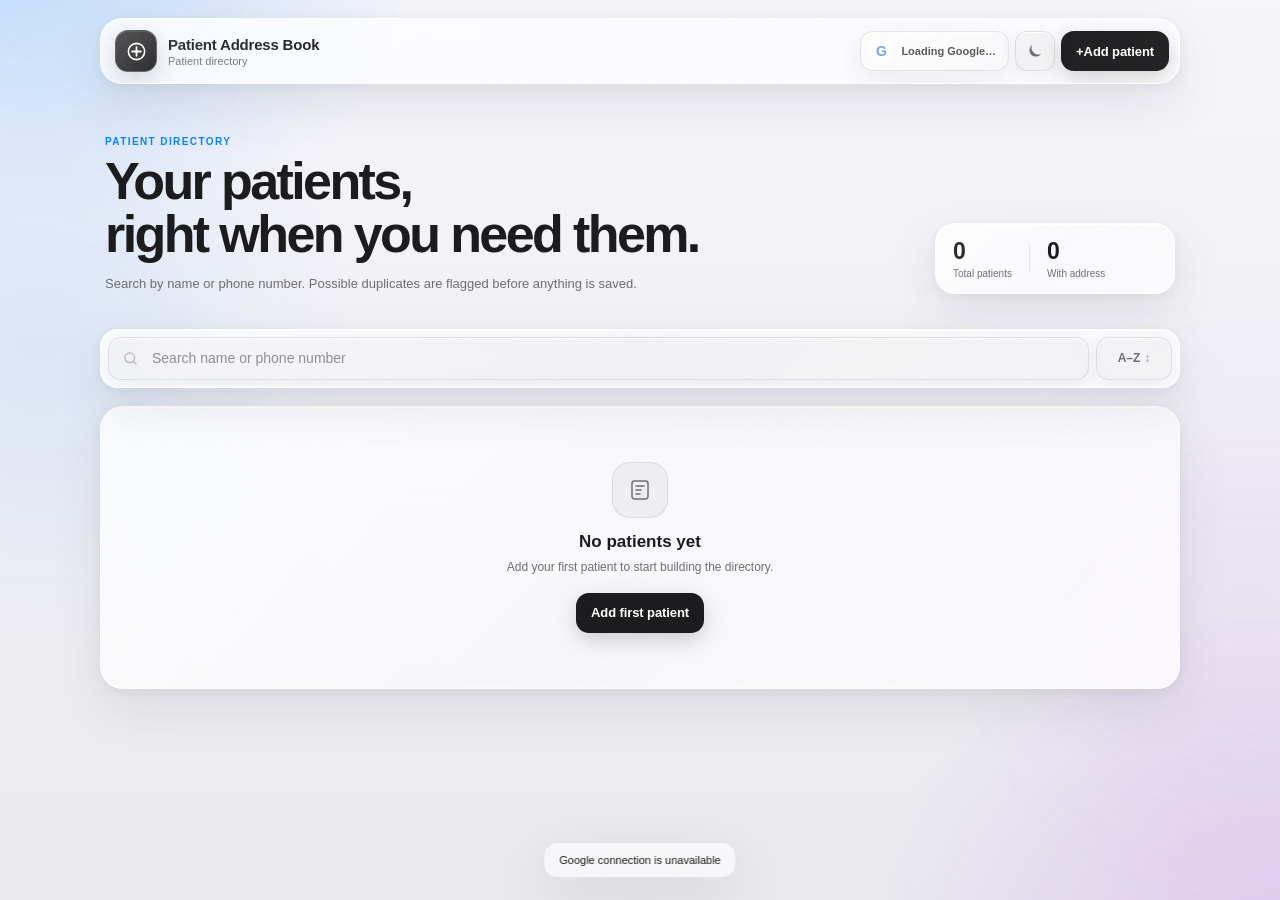
==== index.html @ 881f20fb "Refresh app cache after Apps Script fix" ====
<!doctype html>
<html lang="en" data-theme="dark">
<head>
  <meta charset="UTF-8" />
  <meta name="viewport" content="width=device-width, initial-scale=1.0, viewport-fit=cover" />
  <meta name="theme-color" content="#050505" />
  <meta name="description" content="Patient address book with fast local search, duplicate detection and WhatsApp shortcuts." />
  <title>Patient Address Book</title>
  <link rel="stylesheet" href="styles.css" />
</head>
<body>
  <div class="ambient ambient-one"></div>
  <div class="ambient ambient-two"></div>

  <main class="app-shell">
    <header class="topbar glass">
      <div class="brand">
        <div class="brand-mark" aria-hidden="true">
          <svg viewBox="0 0 24 24" fill="none"><path d="M12 3.5a8.5 8.5 0 1 0 8.5 8.5A8.51 8.51 0 0 0 12 3.5Z" stroke="currentColor" stroke-width="1.7"/><path d="M12 7.5v9M7.5 12h9" stroke="currentColor" stroke-width="1.9" stroke-linecap="round"/></svg>
        </div>
        <div class="brand-copy">
          <h1>Patient Address Book</h1>
          <p>Patient directory</p>
        </div>
      </div>

      <div class="topbar-actions">
        <button id="authButton" class="auth-button glass-control" type="button" aria-label="Connect Google" title="Connect Google">
          <span class="google-glyph" aria-hidden="true">G</span>
          <span class="auth-label">Connect Google</span>
        </button>
        <button id="themeToggle" class="icon-button theme-toggle" type="button" aria-label="Switch theme" title="Switch theme">
          <svg class="sun-icon" viewBox="0 0 24 24" aria-hidden="true"><circle cx="12" cy="12" r="3.6"/><path d="M12 2v2M12 20v2M4.93 4.93l1.42 1.42M17.65 17.65l1.42 1.42M2 12h2M20 12h2M4.93 19.07l1.42-1.42M17.65 6.35l1.42-1.42"/></svg>
          <svg class="moon-icon" viewBox="0 0 24 24" aria-hidden="true"><path d="M20.4 15.2A8.4 8.4 0 0 1 8.8 3.6 8.5 8.5 0 1 0 20.4 15.2Z"/></svg>
        </button>
        <button id="addTopBtn" class="button primary" type="button">
          <span class="plus">+</span><span>Add patient</span>
        </button>
      </div>
    </header>

    <section class="hero">
      <div class="hero-copy-block">
        <p class="eyebrow">PATIENT DIRECTORY</p>
        <h2>Your patients,<br class="desktop-break" /> right when you need them.</h2>
        <p class="hero-copy">Search by name or phone number. Possible duplicates are flagged before anything is saved.</p>
      </div>

      <div class="stats glass">
        <div class="stat">
          <strong id="patientCount">0</strong>
          <span>Total patients</span>
        </div>
        <div class="stat-divider"></div>
        <div class="stat">
          <strong id="withAddressCount">0</strong>
          <span>With address</span>
        </div>
      </div>
    </section>

    <section class="toolbar glass">
      <div class="search-wrap">
        <svg viewBox="0 0 24 24" aria-hidden="true"><circle cx="11" cy="11" r="6.8"></circle><path d="m16.2 16.2 4.1 4.1"></path></svg>
        <input id="searchInput" type="search" autocomplete="off" placeholder="Search name or phone number" aria-label="Search patients" />
        <button id="clearSearch" class="icon-button clear-search hidden" type="button" aria-label="Clear search">×</button>
      </div>
      <button id="sortBtn" class="filter-button" type="button" title="Toggle alphabetical order">
        <span class="sort-label">A–Z</span><span class="sort-arrow">↕</span>
      </button>
    </section>

    <section id="duplicateBanner" class="duplicate-banner hidden" aria-live="polite"></section>
    <section id="patientList" class="patient-list" aria-live="polite"></section>

    <section id="emptyState" class="empty glass">
      <div class="empty-icon">
        <svg viewBox="0 0 24 24" aria-hidden="true"><path d="M4 5.5A2.5 2.5 0 0 1 6.5 3h11A2.5 2.5 0 0 1 20 5.5v13a2.5 2.5 0 0 1-2.5 2.5h-11A2.5 2.5 0 0 1 4 18.5v-13Z"/><path d="M8 8h8M8 12h5M8 16h4"/></svg>
      </div>
      <h3>No patients yet</h3>
      <p>Add your first patient to start building the directory.</p>
      <button id="emptyAddBtn" class="button primary" type="button">Add first patient</button>
    </section>
  </main>

  <button id="mobileAddBtn" class="mobile-fab" type="button" aria-label="Add patient" title="Add patient">+</button>

  <dialog id="patientDialog" class="dialog">
    <form id="patientForm" class="dialog-card" method="dialog">
      <div class="dialog-header">
        <div>
          <p class="eyebrow" id="dialogEyebrow">NEW PATIENT</p>
          <h2 id="dialogTitle">Add patient</h2>
        </div>
        <button id="closeDialog" class="icon-button close" type="button" aria-label="Close">×</button>
      </div>

      <input id="patientId" type="hidden" />

      <label>
        <span>Name <b>*</b></span>
        <input id="nameInput" type="text" maxlength="100" autocomplete="name" placeholder="Patient name" required />
      </label>

      <label>
        <span>Contact number <b>*</b></span>
        <div class="phone-row">
          <select id="countryCode" aria-label="Country code">
            <option value="+91">🇮🇳 +91</option>
            <option value="+1">🇺🇸 +1</option>
            <option value="+44">🇬🇧 +44</option>
            <option value="+971">🇦🇪 +971</option>
            <option value="+61">🇦🇺 +61</option>
            <option value="+65">🇸🇬 +65</option>
            <option value="+60">🇲🇾 +60</option>
            <option value="+966">🇸🇦 +966</option>
            <option value="+974">🇶🇦 +974</option>
            <option value="+49">🇩🇪 +49</option>
            <option value="+33">🇫🇷 +33</option>
            <option value="+81">🇯🇵 +81</option>
            <option value="+86">🇨🇳 +86</option>
            <option value="+other">Other</option>
          </select>
          <input id="phoneInput" type="tel" maxlength="25" autocomplete="tel" placeholder="98765 43210" required />
        </div>
        <small id="phoneHint">Choose a country code, or paste a full international number beginning with +.</small>
      </label>

      <label>
        <span>Address <em>Optional</em></span>
        <textarea id="addressInput" maxlength="500" rows="3" autocomplete="street-address" placeholder="Patient address"></textarea>
      </label>

      <div id="formDuplicateWarning" class="form-warning hidden"></div>

      <div class="dialog-actions">
        <button id="cancelBtn" class="button secondary" type="button">Cancel</button>
        <button class="button primary" type="submit"><span id="saveButtonText">Save patient</span></button>
      </div>
    </form>
  </dialog>

  <div id="toast" class="toast" role="status" aria-live="polite"></div>
  <script src="app.js?v=20260924-2"></script>
</body>
</html>
---- styles.css ----
:root {
  color-scheme: dark;
  --bg: #000000;
  --bg-2: #08090b;
  --panel: rgba(28, 28, 30, .62);
  --panel-strong: rgba(44, 44, 46, .76);
  --panel-soft: rgba(255,255,255,.075);
  --panel-hover: rgba(255,255,255,.105);
  --border: rgba(255,255,255,.13);
  --border-soft: rgba(255,255,255,.075);
  --hairline: rgba(255,255,255,.19);
  --text: #f5f5f7;
  --muted: #a1a1a6;
  --subtle: #77777d;
  --accent: #ffffff;
  --accent-text: #111111;
  --blue: #0a84ff;
  --green: #30d158;
  --red: #ff453a;
  --orange: #ff9f0a;
  --shadow: 0 20px 70px rgba(0,0,0,.38);
  --radius: 24px;
}

html[data-theme="light"] {
  color-scheme: light;
  --bg: #f2f2f7;
  --bg-2: #e9e9ee;
  --panel: rgba(255,255,255,.58);
  --panel-strong: rgba(255,255,255,.78);
  --panel-soft: rgba(118,118,128,.10);
  --panel-hover: rgba(118,118,128,.15);
  --border: rgba(60,60,67,.13);
  --border-soft: rgba(60,60,67,.075);
  --hairline: rgba(60,60,67,.18);
  --text: #1c1c1e;
  --muted: #6e6e73;
  --subtle: #8e8e93;
  --accent: #1c1c1e;
  --accent-text: #ffffff;
  --shadow: 0 18px 60px rgba(60,60,67,.13);
}

* { box-sizing: border-box; }
html { min-height: 100%; scroll-behavior: smooth; }
body {
  margin: 0;
  min-height: 100vh;
  color: var(--text);
  background:
    radial-gradient(650px 420px at 8% -5%, rgba(10,132,255,.12), transparent 65%),
    radial-gradient(600px 420px at 100% 100%, rgba(175,82,222,.10), transparent 65%),
    linear-gradient(180deg, var(--bg), var(--bg-2));
  font-family: -apple-system, BlinkMacSystemFont, "SF Pro Display", "SF Pro Text", "Helvetica Neue", Arial, sans-serif;
  -webkit-font-smoothing: antialiased;
  text-rendering: optimizeLegibility;
  transition: background .3s ease, color .25s ease;
}
html[data-theme="light"] body {
  background:
    radial-gradient(650px 430px at 0% -5%, rgba(10,132,255,.16), transparent 65%),
    radial-gradient(620px 440px at 100% 100%, rgba(175,82,222,.12), transparent 65%),
    linear-gradient(180deg, #f5f5fa, #e9e9ee);
}
button, input, textarea, select { font: inherit; }
button, input, textarea, select { -webkit-tap-highlight-color: transparent; }
button { cursor: pointer; }

.ambient {
  position: fixed;
  width: 420px;
  height: 420px;
  border-radius: 50%;
  filter: blur(110px);
  opacity: .12;
  pointer-events: none;
  z-index: 0;
}
.ambient-one { background: #0a84ff; top: -300px; left: -170px; }
.ambient-two { background: #bf5af2; bottom: -300px; right: -180px; }
html[data-theme="light"] .ambient { opacity: .09; }

.app-shell {
  width: min(1080px, calc(100% - 32px));
  margin: 0 auto;
  padding: 18px 0 72px;
  position: relative;
  z-index: 1;
}

.glass {
  background: var(--panel);
  border: 1px solid var(--border);
  box-shadow: var(--shadow), inset 0 1px 0 rgba(255,255,255,.055);
  backdrop-filter: blur(30px) saturate(150%);
  -webkit-backdrop-filter: blur(30px) saturate(150%);
}

/* Top navigation — quiet, floating and iOS-like */
.topbar {
  min-height: 66px;
  padding: 10px 10px 10px 14px;
  border-radius: 22px;
  display: flex;
  align-items: center;
  justify-content: space-between;
  gap: 14px;
  position: relative;
}
.topbar::after,
.toolbar::after,
.patient-card::after,
.stats::after {
  content: "";
  position: absolute;
  inset: 0;
  border-radius: inherit;
  pointer-events: none;
  border: 1px solid rgba(255,255,255,.025);
}
.brand { display: flex; align-items: center; gap: 11px; min-width: 0; }
.brand-mark {
  width: 42px;
  height: 42px;
  flex: 0 0 auto;
  display: grid;
  place-items: center;
  border-radius: 13px;
  color: white;
  background: linear-gradient(145deg, rgba(255,255,255,.18), rgba(255,255,255,.055));
  border: 1px solid rgba(255,255,255,.16);
  box-shadow: inset 0 1px 1px rgba(255,255,255,.12), 0 8px 25px rgba(0,0,0,.18);
}
html[data-theme="light"] .brand-mark {
  background: linear-gradient(145deg, #3a3a3c, #171719);
}
.brand-mark svg { width: 23px; height: 23px; }
.brand h1 { margin: 0; font-size: 15px; font-weight: 650; letter-spacing: -.2px; white-space: nowrap; }
.brand p { margin: 2px 0 0; color: var(--muted); font-size: 11px; }

.topbar-actions { display: flex; align-items: center; gap: 6px; }
.button {
  border: 0;
  border-radius: 13px;
  min-height: 40px;
  padding: 9px 15px;
  color: var(--text);
  font-size: 13px;
  font-weight: 650;
  letter-spacing: -.1px;
  transition: transform .16s ease, background .16s ease, box-shadow .16s ease;
}
.button:active { transform: scale(.98); }
.primary {
  color: var(--accent-text);
  background: var(--accent);
  box-shadow: 0 7px 22px rgba(0,0,0,.18);
}
.secondary {
  background: var(--panel-soft);
  border: 1px solid var(--border);
}

.icon-button {
  width: 40px;
  height: 40px;
  border: 1px solid transparent;
  color: var(--muted);
  background: transparent;
  border-radius: 12px;
  display: grid;
  place-items: center;
  transition: .16s ease;
}
.icon-button:hover { color: var(--text); background: var(--panel-soft); border-color: var(--border-soft); }
.theme-toggle svg { width: 18px; height: 18px; fill: none; stroke: currentColor; stroke-width: 1.7; stroke-linecap: round; stroke-linejoin: round; }
.theme-toggle .moon-icon { display: none; fill: currentColor; stroke: none; }
html[data-theme="light"] .theme-toggle .sun-icon { display: none; }
html[data-theme="light"] .theme-toggle .moon-icon { display: block; }

/* Hero — more like an iOS contacts landing view than a dashboard */
.hero {
  display: flex;
  justify-content: space-between;
  align-items: flex-end;
  gap: 30px;
  padding: 52px 5px 25px;
}
.eyebrow {
  margin: 0 0 8px;
  color: var(--blue);
  font-size: 10px;
  font-weight: 700;
  letter-spacing: .14em;
}
.hero h2 {
  margin: 0;
  max-width: 680px;
  font-size: clamp(34px, 5vw, 52px);
  line-height: 1.02;
  font-weight: 720;
  letter-spacing: -2.6px;
}
.hero-copy {
  max-width: 600px;
  margin: 13px 0 0;
  color: var(--muted);
  line-height: 1.5;
  font-size: 13px;
}
.stats {
  position: relative;
  flex: 0 0 auto;
  min-width: 240px;
  border-radius: 20px;
  padding: 14px 17px;
  display: flex;
  align-items: center;
  gap: 17px;
}
.stat { display: flex; flex-direction: column; gap: 3px; }
.stat strong { font-size: 23px; font-weight: 650; letter-spacing: -.8px; }
.stat span { color: var(--muted); font-size: 10px; }
.stat-divider { width: 1px; height: 28px; background: var(--border); }

/* Floating search bar */
.toolbar {
  position: sticky;
  top: 10px;
  z-index: 5;
  padding: 7px;
  border-radius: 18px;
  display: flex;
  gap: 7px;
}
.search-wrap { flex: 1; position: relative; display: flex; align-items: center; }
.search-wrap > svg {
  position: absolute;
  left: 14px;
  width: 17px;
  height: 17px;
  fill: none;
  stroke: var(--muted);
  stroke-width: 1.8;
  pointer-events: none;
}
.search-wrap input {
  width: 100%;
  height: 43px;
  padding: 0 43px;
  color: var(--text);
  background: var(--panel-soft);
  border: 1px solid transparent;
  border-radius: 13px;
  outline: none;
  font-size: 14px;
}
.search-wrap input:focus {
  border-color: var(--hairline);
  background: var(--panel-hover);
  box-shadow: 0 0 0 3px rgba(10,132,255,.08);
}
.search-wrap input::placeholder { color: var(--subtle); }
.clear-search { position: absolute; right: 3px; }
.filter-button {
  min-width: 76px;
  border: 1px solid var(--border-soft);
  color: var(--muted);
  background: var(--panel-soft);
  border-radius: 13px;
  padding: 0 12px;
  font-size: 12px;
  font-weight: 600;
}
.filter-button:hover { color: var(--text); background: var(--panel-hover); }
.sort-arrow { margin-left: 4px; opacity: .65; }

/* Patient list — individual translucent iOS-style cards */
.patient-list { display: grid; gap: 9px; margin-top: 14px; }
.patient-card {
  position: relative;
  padding: 14px;
  border-radius: 21px;
  display: grid;
  grid-template-columns: auto 1fr auto;
  align-items: center;
  gap: 13px;
  transition: transform .18s ease, background .18s ease, border-color .18s ease;
}
.patient-card:hover {
  transform: translateY(-1px);
  background: var(--panel-hover);
  border-color: var(--hairline);
}
.avatar {
  width: 46px;
  height: 46px;
  border-radius: 15px;
  display: grid;
  place-items: center;
  font-weight: 650;
  font-size: 14px;
  color: var(--text);
  background: linear-gradient(145deg, rgba(255,255,255,.12), rgba(255,255,255,.045));
  border: 1px solid var(--border);
  box-shadow: inset 0 1px 0 rgba(255,255,255,.08);
}
.patient-main { min-width: 0; }
.patient-name { margin: 0; font-size: 15px; font-weight: 650; letter-spacing: -.15px; }
.patient-meta { display: flex; flex-wrap: wrap; gap: 5px 12px; margin-top: 5px; color: var(--muted); font-size: 11px; }
.patient-meta span { display: inline-flex; align-items: center; gap: 5px; }
.address {
  margin: 6px 0 0;
  color: var(--muted);
  font-size: 11px;
  line-height: 1.4;
  white-space: pre-line;
  overflow-wrap: anywhere;
}
.card-actions { display: flex; align-items: center; gap: 5px; }
.action {
  min-width: 37px;
  height: 37px;
  padding: 0 10px;
  border: 1px solid var(--border-soft);
  border-radius: 11px;
  color: var(--muted);
  background: var(--panel-soft);
  display: inline-grid;
  place-items: center;
  transition: .16s ease;
}
.action:hover { color: var(--text); background: var(--panel-hover); border-color: var(--border); }
.action.whatsapp { color: var(--green); }
.action.whatsapp svg { width: 18px; height: 18px; fill: currentColor; }
.action.edit svg {
  width: 17px;
  height: 17px;
  fill: none;
  stroke: currentColor;
  stroke-width: 1.7;
  stroke-linecap: round;
  stroke-linejoin: round;
}
.more-wrap { position: relative; }
.more-menu {
  position: absolute;
  right: 0;
  top: calc(100% + 7px);
  min-width: 132px;
  padding: 5px;
  border: 1px solid var(--border);
  border-radius: 14px;
  background: var(--panel-strong);
  backdrop-filter: blur(25px);
  -webkit-backdrop-filter: blur(25px);
  box-shadow: var(--shadow);
  z-index: 10;
}
.more-menu button {
  width: 100%;
  border: 0;
  border-radius: 9px;
  padding: 9px 10px;
  text-align: left;
  color: var(--text);
  background: transparent;
  font-size: 12px;
}
.more-menu button:hover { background: var(--panel-soft); }
.more-menu .delete-item { color: var(--red); }

.empty {
  text-align: center;
  border-radius: 23px;
  padding: 55px 20px;
  margin-top: 14px;
}
.empty-icon {
  width: 56px;
  height: 56px;
  margin: 0 auto 14px;
  display: grid;
  place-items: center;
  border-radius: 18px;
  background: var(--panel-soft);
  border: 1px solid var(--border);
}
.empty-icon svg { width: 24px; height: 24px; fill: none; stroke: var(--muted); stroke-width: 1.5; stroke-linecap: round; stroke-linejoin: round; }
.empty h3 { margin: 0; font-size: 17px; font-weight: 650; }
.empty p { margin: 8px auto 19px; max-width: 360px; color: var(--muted); font-size: 12px; }

.duplicate-banner,
.form-warning {
  border-radius: 14px;
  color: var(--orange);
  background: rgba(255,159,10,.08);
  border: 1px solid rgba(255,159,10,.18);
  font-size: 12px;
  line-height: 1.5;
}
.duplicate-banner { margin-top: 10px; padding: 12px 14px; }
.form-warning { margin-top: 1px; padding: 11px 12px; font-size: 11px; }

/* iOS-like sheet/modal */
.dialog {
  border: 0;
  padding: 0;
  width: min(510px, calc(100% - 22px));
  background: transparent;
  color: var(--text);
}
.dialog::backdrop {
  background: rgba(0,0,0,.58);
  backdrop-filter: blur(14px);
  -webkit-backdrop-filter: blur(14px);
}
.dialog-card {
  padding: 24px;
  border-radius: 27px;
  background: var(--panel-strong);
  border: 1px solid var(--border);
  box-shadow: 0 35px 100px rgba(0,0,0,.45), inset 0 1px 0 rgba(255,255,255,.06);
  backdrop-filter: blur(35px) saturate(150%);
  -webkit-backdrop-filter: blur(35px) saturate(150%);
}
.dialog-header { display: flex; justify-content: space-between; align-items: flex-start; margin-bottom: 21px; }
.dialog-header h2 { margin: 0; font-size: 24px; font-weight: 700; letter-spacing: -.7px; }
.close { margin: -5px -6px 0 0; font-size: 25px; }
.dialog-card label { display: block; margin-bottom: 15px; }
.dialog-card label > span { display: flex; gap: 6px; align-items: baseline; margin-bottom: 7px; color: var(--text); font-size: 11px; font-weight: 650; }
.dialog-card label b { color: var(--red); }
.dialog-card label em { margin-left: auto; color: var(--subtle); font-style: normal; font-weight: 500; }
.dialog-card input, .dialog-card textarea, .dialog-card select {
  width: 100%;
  border: 1px solid var(--border-soft);
  outline: none;
  color: var(--text);
  background: var(--panel-soft);
  border-radius: 13px;
  padding: 12px 13px;
}
.dialog-card input:focus, .dialog-card textarea:focus, .dialog-card select:focus {
  border-color: rgba(10,132,255,.45);
  box-shadow: 0 0 0 3px rgba(10,132,255,.08);
}
.dialog-card textarea { resize: vertical; min-height: 84px; }
.dialog-card small { display: block; margin-top: 7px; color: var(--subtle); font-size: 10px; line-height: 1.45; }
.phone-row { display: grid; grid-template-columns: 118px 1fr; gap: 8px; }
.dialog-actions { display: flex; justify-content: flex-end; gap: 8px; margin-top: 21px; }

/* Toast */
.toast {
  position: fixed;
  left: 50%;
  bottom: max(22px, env(safe-area-inset-bottom));
  transform: translate(-50%, 18px);
  opacity: 0;
  pointer-events: none;
  max-width: calc(100% - 30px);
  padding: 11px 15px;
  border-radius: 14px;
  color: var(--text);
  background: var(--panel-strong);
  border: 1px solid var(--border);
  box-shadow: var(--shadow);
  backdrop-filter: blur(25px);
  -webkit-backdrop-filter: blur(25px);
  font-size: 11px;
  transition: .2s ease;
  z-index: 30;
}
.toast.show { opacity: 1; transform: translate(-50%, 0); }

.mobile-fab { display: none; }
.hidden { display: none !important; }

@media (max-width: 700px) {
  .app-shell { width: min(100% - 18px, 620px); padding-top: 9px; padding-bottom: 90px; }
  .topbar { border-radius: 20px; padding: 9px 10px 9px 11px; }
  .brand-copy p { display: none; }
  .brand-mark { width: 39px; height: 39px; border-radius: 12px; }
  .brand h1 { font-size: 14px; }
  .topbar .primary { min-height: 39px; padding: 8px 12px; font-size: 11px; }
  .hero { display: block; padding: 34px 3px 20px; }
  .hero h2 { font-size: 35px; letter-spacing: -1.8px; }
  .desktop-break { display: none; }
  .hero-copy { max-width: 500px; }
  .stats { margin-top: 18px; min-width: 0; width: fit-content; }
  .toolbar { padding: 7px; top: 6px; }
  .search-wrap input { font-size: 14px; }
  .patient-card { grid-template-columns: auto 1fr; padding: 13px; border-radius: 20px; }
  .card-actions { grid-column: 1 / -1; justify-content: flex-end; padding-top: 2px; }
  .dialog-card { padding: 19px; border-radius: 25px; }
  .mobile-fab {
    display: grid;
    place-items: center;
    position: fixed;
    right: 17px;
    bottom: calc(17px + env(safe-area-inset-bottom));
    width: 55px;
    height: 55px;
    border-radius: 18px;
    border: 1px solid var(--border);
    color: var(--accent-text);
    background: var(--accent);
    box-shadow: 0 14px 35px rgba(0,0,0,.28);
    font-size: 28px;
    line-height: 1;
    z-index: 12;
  }
}
@media (max-width: 430px) {
  .topbar .primary { display: none; }
  .phone-row { grid-template-columns: 108px 1fr; }
  .hero h2 { font-size: 31px; }
  .stats { width: 100%; justify-content: space-around; }
  .stat-divider { height: 26px; }
}

/* Liquid Glass refinement: keep content airy, let controls float above it. */
html[data-theme="light"] {
  --panel: rgba(255,255,255,.38);
  --panel-strong: rgba(255,255,255,.62);
  --panel-soft: rgba(118,118,128,.075);
  --panel-hover: rgba(255,255,255,.52);
  --border: rgba(60,60,67,.105);
  --border-soft: rgba(60,60,67,.055);
  --hairline: rgba(60,60,67,.15);
}

.patient-card {
  background: rgba(255,255,255,.24);
  box-shadow:
    0 14px 40px rgba(50,50,70,.055),
    inset 0 1px 0 rgba(255,255,255,.62);
  backdrop-filter: blur(28px) saturate(135%);
  -webkit-backdrop-filter: blur(28px) saturate(135%);
}
html[data-theme="dark"] .patient-card {
  background: rgba(28,28,30,.48);
  box-shadow:
    0 16px 45px rgba(0,0,0,.28),
    inset 0 1px 0 rgba(255,255,255,.06);
}
.patient-card:hover {
  background: rgba(255,255,255,.34);
}
html[data-theme="dark"] .patient-card:hover {
  background: rgba(48,48,50,.54);
}

/* Floating Liquid Glass controls */
.card-actions { gap: 7px; }
.action {
  position: relative;
  overflow: hidden;
  min-width: 39px;
  height: 39px;
  border: 1px solid rgba(255,255,255,.30);
  border-top-color: rgba(255,255,255,.50);
  border-radius: 13px;
  background: rgba(255,255,255,.32);
  box-shadow:
    0 7px 18px rgba(40,40,55,.10),
    inset 0 1px 0 rgba(255,255,255,.58);
  backdrop-filter: blur(22px) saturate(155%);
  -webkit-backdrop-filter: blur(22px) saturate(155%);
  transform: translateY(0);
}
.action::before {
  content: "";
  position: absolute;
  left: 15%;
  right: 15%;
  top: 0;
  height: 1px;
  background: rgba(255,255,255,.72);
  opacity: .65;
  pointer-events: none;
}
html[data-theme="dark"] .action {
  border-color: rgba(255,255,255,.13);
  border-top-color: rgba(255,255,255,.24);
  background: rgba(255,255,255,.075);
  box-shadow:
    0 8px 20px rgba(0,0,0,.22),
    inset 0 1px 0 rgba(255,255,255,.11);
}
html[data-theme="dark"] .action::before { background: rgba(255,255,255,.30); }
.action:hover {
  color: var(--text);
  background: rgba(255,255,255,.48);
  border-color: rgba(255,255,255,.42);
  transform: translateY(-2px);
  box-shadow:
    0 11px 24px rgba(40,40,55,.13),
    inset 0 1px 0 rgba(255,255,255,.70);
}
html[data-theme="dark"] .action:hover {
  background: rgba(255,255,255,.13);
  border-color: rgba(255,255,255,.22);
  box-shadow:
    0 11px 25px rgba(0,0,0,.30),
    inset 0 1px 0 rgba(255,255,255,.15);
}
.action:active {
  transform: translateY(0) scale(.94);
}
.action.whatsapp {
  color: var(--green);
  background: rgba(48,209,88,.10);
}
html[data-theme="dark"] .action.whatsapp { background: rgba(48,209,88,.075); }
.action.edit { color: var(--muted); }
.more-menu {
  background: rgba(255,255,255,.62);
  border-color: rgba(60,60,67,.12);
  backdrop-filter: blur(30px) saturate(155%);
  -webkit-backdrop-filter: blur(30px) saturate(155%);
}
html[data-theme="dark"] .more-menu {
  background: rgba(38,38,40,.78);
  border-color: rgba(255,255,255,.13);
}

/* Search control uses the same floating material. */
.search-wrap input {
  background: rgba(255,255,255,.28);
  border-color: rgba(255,255,255,.24);
  box-shadow: inset 0 1px 0 rgba(255,255,255,.48);
  backdrop-filter: blur(22px) saturate(145%);
  -webkit-backdrop-filter: blur(22px) saturate(145%);
}
html[data-theme="dark"] .search-wrap input {
  background: rgba(255,255,255,.065);
  border-color: rgba(255,255,255,.08);
  box-shadow: inset 0 1px 0 rgba(255,255,255,.07);
}
.search-wrap input:focus {
  background: rgba(255,255,255,.40);
}
html[data-theme="dark"] .search-wrap input:focus {
  background: rgba(255,255,255,.095);
}

/* Make the sort control feel like a separate floating pill. */
.filter-button {
  border-color: rgba(255,255,255,.28);
  border-top-color: rgba(255,255,255,.48);
  background: rgba(255,255,255,.30);
  box-shadow: 0 7px 18px rgba(40,40,55,.08), inset 0 1px 0 rgba(255,255,255,.58);
  backdrop-filter: blur(22px) saturate(150%);
  -webkit-backdrop-filter: blur(22px) saturate(150%);
}
html[data-theme="dark"] .filter-button {
  border-color: rgba(255,255,255,.12);
  border-top-color: rgba(255,255,255,.22);
  background: rgba(255,255,255,.065);
  box-shadow: 0 7px 18px rgba(0,0,0,.22), inset 0 1px 0 rgba(255,255,255,.10);
}
.filter-button:hover { transform: translateY(-1px); background: rgba(255,255,255,.44); }
html[data-theme="dark"] .filter-button:hover { background: rgba(255,255,255,.11); }

/* Google connection control — a quiet floating Liquid Glass pill. */
.glass-control {
  position: relative;
  overflow: hidden;
  border: 1px solid rgba(255,255,255,.30);
  border-top-color: rgba(255,255,255,.50);
  color: var(--text);
  background: rgba(255,255,255,.30);
  box-shadow: 0 7px 18px rgba(40,40,55,.09), inset 0 1px 0 rgba(255,255,255,.58);
  backdrop-filter: blur(22px) saturate(155%);
  -webkit-backdrop-filter: blur(22px) saturate(155%);
}
.glass-control:hover { transform: translateY(-1px); background: rgba(255,255,255,.45); }
.glass-control:active { transform: translateY(0) scale(.97); }
.glass-control:disabled { opacity: .72; cursor: wait; }
html[data-theme="dark"] .glass-control {
  border-color: rgba(255,255,255,.12);
  border-top-color: rgba(255,255,255,.22);
  color: var(--text);
  background: rgba(255,255,255,.065);
  box-shadow: 0 7px 18px rgba(0,0,0,.22), inset 0 1px 0 rgba(255,255,255,.10);
}
html[data-theme="dark"] .glass-control:hover { background: rgba(255,255,255,.11); }
.auth-button {
  min-height: 40px;
  padding: 0 12px 0 8px;
  border-radius: 13px;
  display: inline-flex;
  align-items: center;
  gap: 8px;
  font-size: 11px;
  font-weight: 650;
  transition: .16s ease;
}
.google-glyph {
  width: 24px;
  height: 24px;
  display: grid;
  place-items: center;
  border-radius: 8px;
  background: rgba(255,255,255,.72);
  color: #4285f4;
  font-size: 14px;
  font-weight: 800;
  font-family: Arial, sans-serif;
  box-shadow: inset 0 1px 0 rgba(255,255,255,.9);
}
html[data-theme="dark"] .google-glyph {
  background: rgba(255,255,255,.13);
  color: #8ab4f8;
  box-shadow: inset 0 1px 0 rgba(255,255,255,.16);
}
.auth-button.connected {
  border-color: rgba(48,209,88,.28);
  background: rgba(48,209,88,.09);
}
.auth-button.busy .google-glyph { animation: authPulse 1s ease-in-out infinite; }
@keyframes authPulse { 50% { transform: scale(.88); opacity: .65; } }

@media (max-width: 700px) {
  .auth-button { padding: 0 9px; }
  .auth-label { display: none; }
}


/* --- Enhanced Liquid Glass treatment --- */
:root {
  --glass-fill: rgba(255,255,255,.10);
  --glass-fill-strong: rgba(255,255,255,.15);
  --glass-edge: rgba(255,255,255,.24);
  --glass-highlight: rgba(255,255,255,.42);
}
html[data-theme="light"] {
  --glass-fill: rgba(255,255,255,.48);
  --glass-fill-strong: rgba(255,255,255,.64);
  --glass-edge: rgba(255,255,255,.68);
  --glass-highlight: rgba(255,255,255,.92);
}

body::before,
body::after {
  content: "";
  position: fixed;
  width: 520px;
  height: 520px;
  border-radius: 50%;
  pointer-events: none;
  z-index: 0;
  filter: blur(75px);
  opacity: .22;
}
body::before {
  top: 8%;
  left: -220px;
  background: radial-gradient(circle, rgba(10,132,255,.75), transparent 68%);
}
body::after {
  right: -230px;
  bottom: 3%;
  background: radial-gradient(circle, rgba(191,90,242,.62), transparent 68%);
}
html[data-theme="light"] body::before,
html[data-theme="light"] body::after { opacity: .18; }

.glass {
  position: relative;
  overflow: hidden;
  background:
    linear-gradient(135deg, rgba(255,255,255,.12), rgba(255,255,255,.035) 42%, rgba(255,255,255,.08)),
    var(--panel);
  border: 1px solid var(--glass-edge);
  box-shadow:
    0 18px 55px rgba(0,0,0,.18),
    0 3px 12px rgba(0,0,0,.08),
    inset 0 1px 0 var(--glass-highlight),
    inset 0 -1px 0 rgba(255,255,255,.04);
  backdrop-filter: blur(34px) saturate(175%);
  -webkit-backdrop-filter: blur(34px) saturate(175%);
}
.glass::before {
  content: "";
  position: absolute;
  inset: 0;
  pointer-events: none;
  background: linear-gradient(115deg, rgba(255,255,255,.18), transparent 28%, transparent 70%, rgba(255,255,255,.045));
  opacity: .8;
}
html[data-theme="light"] .glass {
  background:
    linear-gradient(135deg, rgba(255,255,255,.70), rgba(255,255,255,.30) 48%, rgba(255,255,255,.54)),
    var(--panel);
  box-shadow:
    0 18px 50px rgba(80,80,100,.12),
    0 3px 12px rgba(80,80,100,.07),
    inset 0 1px 0 rgba(255,255,255,.98),
    inset 0 -1px 0 rgba(255,255,255,.34);
}

.topbar {
  background:
    linear-gradient(135deg, rgba(255,255,255,.18), rgba(255,255,255,.055) 45%, rgba(255,255,255,.11)),
    var(--panel);
  border: 1px solid var(--glass-edge);
  box-shadow: 0 18px 55px rgba(0,0,0,.20), inset 0 1px 0 rgba(255,255,255,.42);
  backdrop-filter: blur(38px) saturate(185%);
  -webkit-backdrop-filter: blur(38px) saturate(185%);
}

.toolbar {
  background:
    linear-gradient(135deg, rgba(255,255,255,.15), rgba(255,255,255,.045) 48%, rgba(255,255,255,.10)),
    var(--panel);
  border: 1px solid var(--glass-edge);
  box-shadow: 0 16px 48px rgba(0,0,0,.20), inset 0 1px 0 rgba(255,255,255,.40);
  backdrop-filter: blur(38px) saturate(185%);
  -webkit-backdrop-filter: blur(38px) saturate(185%);
}

.patient-card {
  background:
    linear-gradient(110deg, rgba(255,255,255,.105), rgba(255,255,255,.025) 48%, rgba(255,255,255,.075)),
    var(--panel);
  border-color: rgba(255,255,255,.18);
  box-shadow:
    0 12px 34px rgba(0,0,0,.13),
    inset 0 1px 0 rgba(255,255,255,.28),
    inset 0 -1px 0 rgba(255,255,255,.035);
  backdrop-filter: blur(30px) saturate(170%);
  -webkit-backdrop-filter: blur(30px) saturate(170%);
}
.patient-card:hover {
  background:
    linear-gradient(110deg, rgba(255,255,255,.17), rgba(255,255,255,.045) 48%, rgba(255,255,255,.11)),
    var(--panel-hover);
  box-shadow: 0 18px 42px rgba(0,0,0,.18), inset 0 1px 0 rgba(255,255,255,.34);
}

.search-wrap input,
.filter-button,
.action,
.secondary,
.icon-button {
  background:
    linear-gradient(135deg, rgba(255,255,255,.105), rgba(255,255,255,.035)),
    var(--panel-soft);
  border-color: rgba(255,255,255,.16);
  box-shadow: inset 0 1px 0 rgba(255,255,255,.22), 0 5px 16px rgba(0,0,0,.07);
  backdrop-filter: blur(22px) saturate(165%);
  -webkit-backdrop-filter: blur(22px) saturate(165%);
}
.search-wrap input:focus,
.filter-button:hover,
.action:hover,
.secondary:hover,
.icon-button:hover {
  background:
    linear-gradient(135deg, rgba(255,255,255,.18), rgba(255,255,255,.055)),
    var(--panel-hover);
  border-color: rgba(255,255,255,.28);
  box-shadow: inset 0 1px 0 rgba(255,255,255,.32), 0 8px 22px rgba(0,0,0,.10);
}
html[data-theme="light"] .search-wrap input,
html[data-theme="light"] .filter-button,
html[data-theme="light"] .action,
html[data-theme="light"] .secondary,
html[data-theme="light"] .icon-button {
  border-color: rgba(80,80,95,.13);
  box-shadow: inset 0 1px 0 rgba(255,255,255,.90), 0 5px 16px rgba(80,80,100,.07);
}

.avatar {
  background:
    linear-gradient(145deg, rgba(255,255,255,.24), rgba(255,255,255,.065)),
    var(--panel-soft);
  border-color: rgba(255,255,255,.24);
  box-shadow: inset 0 1px 0 rgba(255,255,255,.34), 0 7px 20px rgba(0,0,0,.10);
  backdrop-filter: blur(18px) saturate(160%);
  -webkit-backdrop-filter: blur(18px) saturate(160%);
}

.stats {
  background:
    linear-gradient(135deg, rgba(255,255,255,.15), rgba(255,255,255,.045)),
    var(--panel);
  border: 1px solid var(--glass-edge);
  box-shadow: 0 14px 40px rgba(0,0,0,.16), inset 0 1px 0 rgba(255,255,255,.34);
  backdrop-filter: blur(30px) saturate(175%);
  -webkit-backdrop-filter: blur(30px) saturate(175%);
}

.glass-control {
  border-color: rgba(255,255,255,.24);
  background:
    linear-gradient(135deg, rgba(255,255,255,.18), rgba(255,255,255,.045)),
    var(--panel-soft);
  box-shadow: 0 10px 28px rgba(0,0,0,.13), inset 0 1px 0 rgba(255,255,255,.40);
  backdrop-filter: blur(28px) saturate(175%);
  -webkit-backdrop-filter: blur(28px) saturate(175%);
}
.glass-control:hover {
  background:
    linear-gradient(135deg, rgba(255,255,255,.25), rgba(255,255,255,.07)),
    var(--panel-hover);
  box-shadow: 0 13px 32px rgba(0,0,0,.17), inset 0 1px 0 rgba(255,255,255,.52);
}
html[data-theme="light"] .glass-control {
  background:
    linear-gradient(135deg, rgba(255,255,255,.78), rgba(255,255,255,.36)),
    var(--panel-soft);
  border-color: rgba(80,80,95,.18);
  box-shadow: 0 9px 25px rgba(80,80,100,.12), inset 0 1px 0 rgba(255,255,255,.98);
}

.more-menu {
  background:
    linear-gradient(135deg, rgba(255,255,255,.17), rgba(255,255,255,.05)),
    var(--panel-strong);
  border-color: rgba(255,255,255,.22);
  box-shadow: 0 22px 60px rgba(0,0,0,.25), inset 0 1px 0 rgba(255,255,255,.30);
}
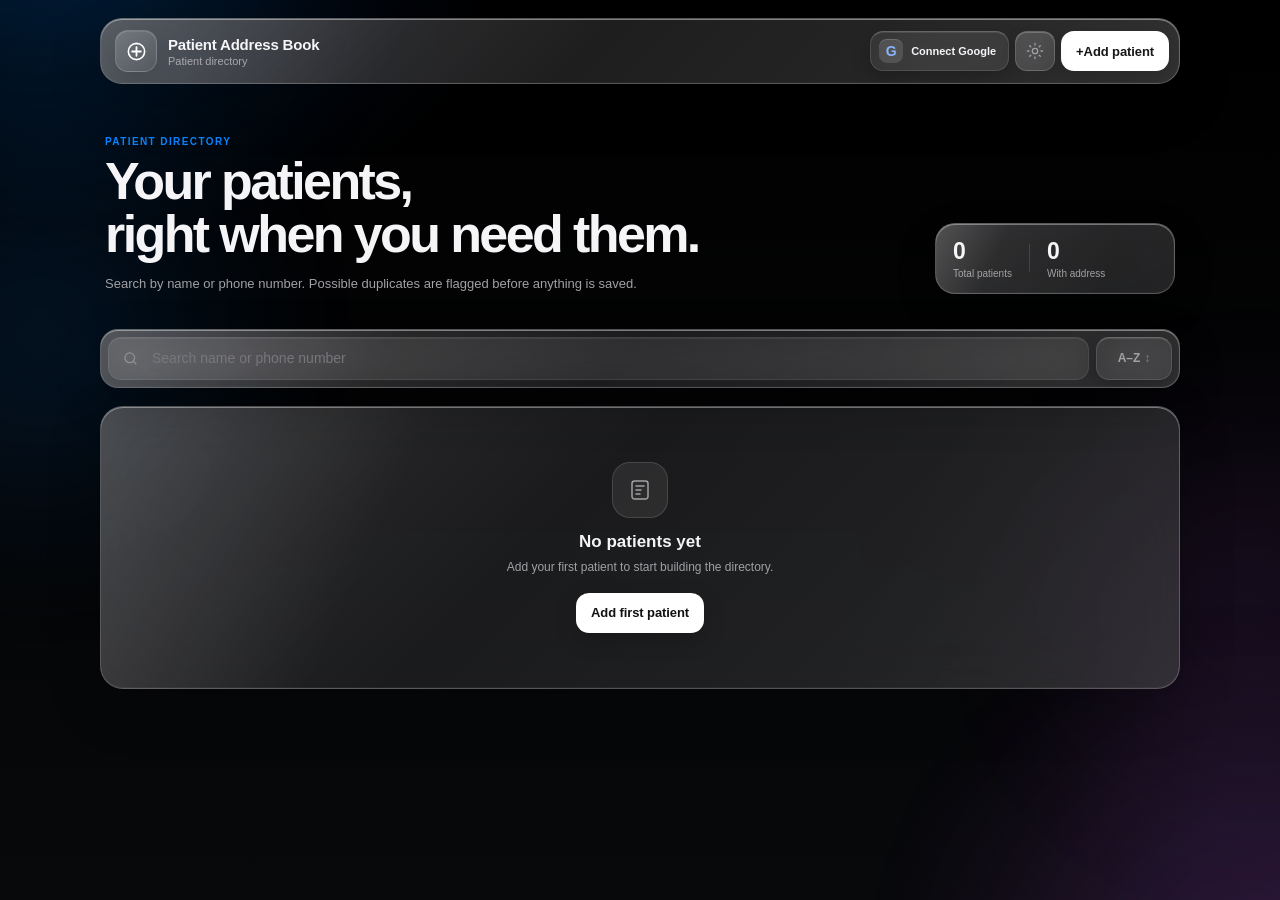
==== commit fd7ba9be: "Bump app cache after Google auth fix" ====
--- a/index.html
+++ b/index.html
@@ -141,6 +141,6 @@
   </dialog>
 
   <div id="toast" class="toast" role="status" aria-live="polite"></div>
-  <script src="app.js?v=20260924-2"></script>
+  <script src="app.js?v=20260924-4"></script>
 </body>
 </html>
--- a/styles.css
+++ b/styles.css
@@ -922,3 +922,24 @@
   border-color: rgba(255,255,255,.22);
   box-shadow: 0 22px 60px rgba(0,0,0,.25), inset 0 1px 0 rgba(255,255,255,.30);
 }
+
+
+/* Final polish: keep overflow menus outside the glass card and improve warning contrast. */
+.patient-card.glass {
+  overflow: visible;
+}
+.patient-card .more-menu {
+  z-index: 100;
+}
+.duplicate-banner,
+.form-warning {
+  color: #c62828;
+  background: rgba(255,59,48,.12);
+  border-color: rgba(255,59,48,.32);
+}
+html[data-theme="dark"] .duplicate-banner,
+html[data-theme="dark"] .form-warning {
+  color: #ff6b63;
+  background: rgba(255,59,48,.14);
+  border-color: rgba(255,107,99,.30);
+}
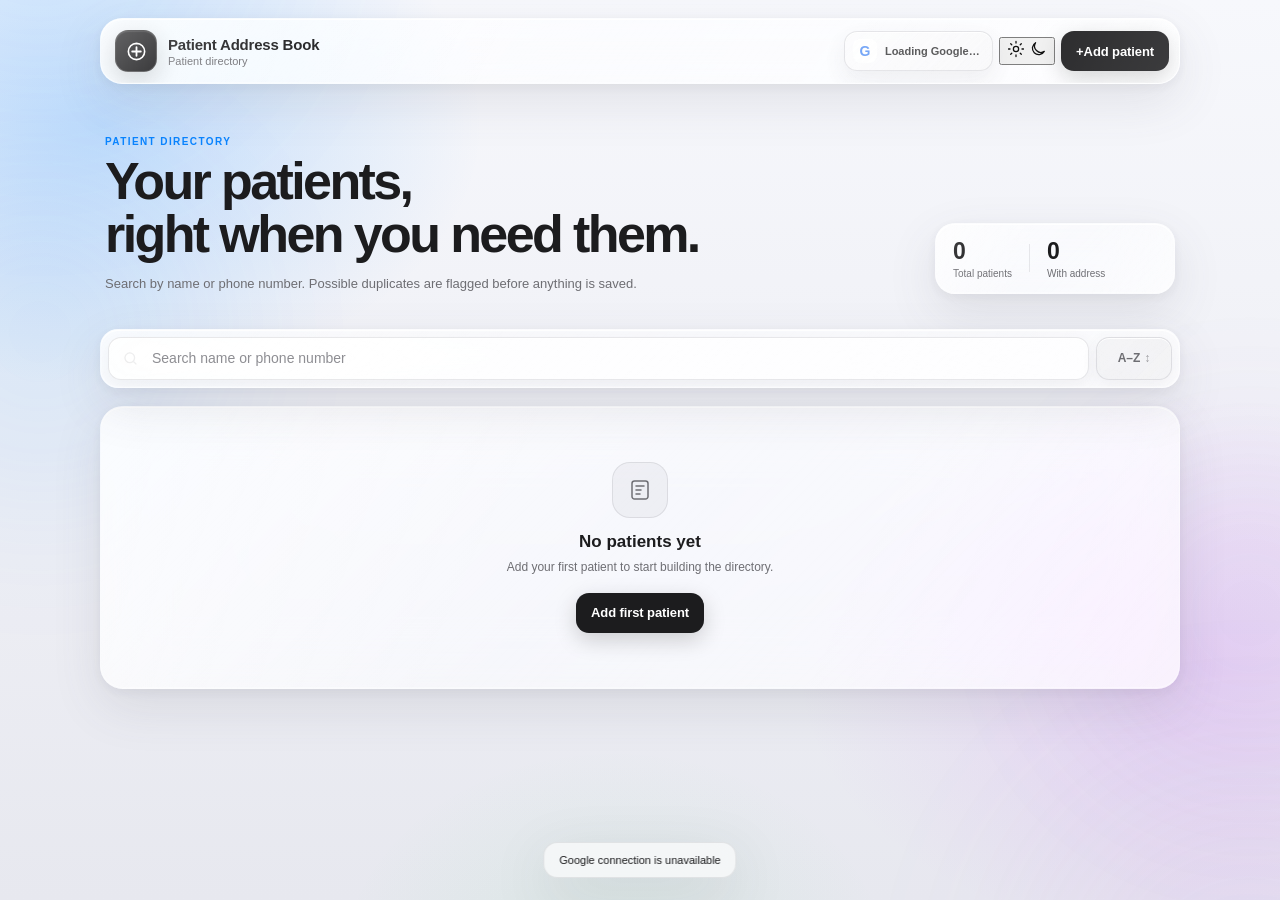
==== commit dc90715a: "Redesign theme control for Liquid Glass" ====
--- a/index.html
+++ b/index.html
@@ -29,9 +29,13 @@
           <span class="google-glyph" aria-hidden="true">G</span>
           <span class="auth-label">Connect Google</span>
         </button>
-        <button id="themeToggle" class="icon-button theme-toggle" type="button" aria-label="Switch theme" title="Switch theme">
-          <svg class="sun-icon" viewBox="0 0 24 24" aria-hidden="true"><circle cx="12" cy="12" r="3.6"/><path d="M12 2v2M12 20v2M4.93 4.93l1.42 1.42M17.65 17.65l1.42 1.42M2 12h2M20 12h2M4.93 19.07l1.42-1.42M17.65 6.35l1.42-1.42"/></svg>
-          <svg class="moon-icon" viewBox="0 0 24 24" aria-hidden="true"><path d="M20.4 15.2A8.4 8.4 0 0 1 8.8 3.6 8.5 8.5 0 1 0 20.4 15.2Z"/></svg>
+        <button id="themeToggle" class="theme-toggle liquid-toggle" type="button" aria-label="Switch to light mode" title="Switch to light mode">
+          <span class="theme-option theme-light" aria-hidden="true">
+            <svg viewBox="0 0 24 24"><circle cx="12" cy="12" r="3.5"/><path d="M12 2v2M12 20v2M4.93 4.93l1.42 1.42M17.65 17.65l1.42 1.42M2 12h2M20 12h2M4.93 19.07l1.42-1.42M17.65 6.35l1.42-1.42"/></svg>
+          </span>
+          <span class="theme-option theme-dark" aria-hidden="true">
+            <svg viewBox="0 0 24 24"><path d="M20.4 15.2A8.4 8.4 0 0 1 8.8 3.6 8.5 8.5 0 1 0 20.4 15.2Z"/></svg>
+          </span>
         </button>
         <button id="addTopBtn" class="button primary" type="button">
           <span class="plus">+</span><span>Add patient</span>
--- a/styles.css
+++ b/styles.css
@@ -943,3 +943,211 @@
   background: rgba(255,59,48,.14);
   border-color: rgba(255,107,99,.30);
 }
+
+
+/* === Liquid Glass 2.0: visible depth, refraction and floating controls === */
+:root {
+  --lg-highlight: rgba(255,255,255,.34);
+  --lg-reflection: rgba(255,255,255,.12);
+  --lg-shadow: rgba(0,0,0,.22);
+}
+html[data-theme="light"] {
+  --lg-highlight: rgba(255,255,255,.82);
+  --lg-reflection: rgba(255,255,255,.38);
+  --lg-shadow: rgba(70,70,90,.16);
+}
+
+/* Give the glass something to refract instead of a flat backdrop. */
+body {
+  background:
+    radial-gradient(520px 360px at 12% 18%, rgba(10,132,255,.16), transparent 68%),
+    radial-gradient(520px 380px at 88% 72%, rgba(191,90,242,.14), transparent 68%),
+    radial-gradient(380px 300px at 52% 108%, rgba(48,209,88,.07), transparent 70%),
+    linear-gradient(180deg, var(--bg), var(--bg-2));
+}
+html[data-theme="light"] body {
+  background:
+    radial-gradient(560px 380px at 8% 14%, rgba(10,132,255,.20), transparent 68%),
+    radial-gradient(560px 400px at 92% 74%, rgba(191,90,242,.16), transparent 68%),
+    radial-gradient(400px 320px at 48% 108%, rgba(48,209,88,.08), transparent 70%),
+    linear-gradient(180deg, #f7f8fc, #e7e8ef);
+}
+
+.glass {
+  border: 1px solid rgba(255,255,255,.20);
+  box-shadow:
+    0 20px 55px var(--lg-shadow),
+    inset 0 1px 0 var(--lg-highlight),
+    inset 0 -1px 0 rgba(255,255,255,.07);
+  backdrop-filter: blur(30px) saturate(180%);
+  -webkit-backdrop-filter: blur(30px) saturate(180%);
+}
+.glass::before {
+  background:
+    linear-gradient(115deg,
+      rgba(255,255,255,.24) 0%,
+      rgba(255,255,255,.08) 18%,
+      transparent 38%,
+      transparent 68%,
+      rgba(255,255,255,.08) 86%,
+      rgba(255,255,255,.16) 100%);
+  opacity: .9;
+}
+html[data-theme="dark"] .glass {
+  border-color: rgba(255,255,255,.15);
+}
+
+/* Top bar and stats read as floating sheets. */
+.topbar,
+.stats,
+.toolbar {
+  box-shadow:
+    0 22px 65px var(--lg-shadow),
+    inset 0 1px 0 var(--lg-highlight),
+    inset 0 -1px 0 rgba(255,255,255,.06);
+}
+.topbar {
+  background:
+    linear-gradient(125deg, rgba(255,255,255,.18), rgba(255,255,255,.045) 45%, rgba(255,255,255,.12)),
+    rgba(28,28,30,.48);
+}
+html[data-theme="light"] .topbar {
+  background:
+    linear-gradient(125deg, rgba(255,255,255,.82), rgba(255,255,255,.38) 45%, rgba(255,255,255,.68)),
+    rgba(255,255,255,.34);
+}
+
+/* Patient rows become translucent panes rather than opaque cards. */
+.patient-card.glass {
+  background:
+    linear-gradient(115deg, rgba(255,255,255,.14), rgba(255,255,255,.025) 45%, rgba(255,255,255,.09)),
+    rgba(28,28,30,.40);
+  border-color: rgba(255,255,255,.18);
+  box-shadow:
+    0 14px 38px rgba(0,0,0,.17),
+    inset 0 1px 0 rgba(255,255,255,.24),
+    inset 0 -1px 0 rgba(255,255,255,.035);
+}
+html[data-theme="light"] .patient-card.glass {
+  background:
+    linear-gradient(115deg, rgba(255,255,255,.68), rgba(255,255,255,.20) 45%, rgba(255,255,255,.52)),
+    rgba(255,255,255,.28);
+  border-color: rgba(80,80,95,.14);
+  box-shadow:
+    0 14px 38px rgba(70,70,90,.11),
+    inset 0 1px 0 rgba(255,255,255,.90),
+    inset 0 -1px 0 rgba(255,255,255,.35);
+}
+.patient-card.glass:hover {
+  transform: translateY(-2px);
+  box-shadow:
+    0 20px 48px rgba(0,0,0,.21),
+    inset 0 1px 0 rgba(255,255,255,.32);
+}
+
+/* Controls float visibly above the glass. */
+.action,
+.filter-button,
+.glass-control,
+.search-wrap input {
+  box-shadow:
+    0 9px 24px rgba(0,0,0,.13),
+    inset 0 1px 0 rgba(255,255,255,.42),
+    inset 0 -1px 0 rgba(255,255,255,.05);
+  border-color: rgba(255,255,255,.22);
+}
+.action::before,
+.glass-control::before {
+  content: "";
+  position: absolute;
+  left: 12%;
+  right: 12%;
+  top: 0;
+  height: 1px;
+  background: rgba(255,255,255,.72);
+  opacity: .72;
+  pointer-events: none;
+}
+.action,
+.glass-control {
+  transform: translateZ(0);
+  transition: transform .18s cubic-bezier(.2,.8,.2,1), box-shadow .18s ease, background .18s ease;
+}
+.action:hover,
+.glass-control:hover {
+  transform: translateY(-2px) scale(1.01);
+  box-shadow:
+    0 14px 30px rgba(0,0,0,.18),
+    inset 0 1px 0 rgba(255,255,255,.58);
+}
+.action:active,
+.glass-control:active {
+  transform: translateY(0) scale(.95);
+}
+
+/* Search field gets the characteristic inset/floating look. */
+.search-wrap input {
+  background:
+    linear-gradient(135deg, rgba(255,255,255,.13), rgba(255,255,255,.035)),
+    rgba(255,255,255,.045);
+  border-color: rgba(255,255,255,.18);
+}
+html[data-theme="light"] .search-wrap input {
+  background:
+    linear-gradient(135deg, rgba(255,255,255,.70), rgba(255,255,255,.30)),
+    rgba(255,255,255,.28);
+  border-color: rgba(80,80,95,.13);
+}
+
+/* Glass menu stays above the card without being clipped. */
+.patient-card.glass { overflow: visible; }
+.more-menu {
+  background:
+    linear-gradient(135deg, rgba(255,255,255,.25), rgba(255,255,255,.07)),
+    rgba(38,38,40,.72);
+  backdrop-filter: blur(32px) saturate(180%);
+  -webkit-backdrop-filter: blur(32px) saturate(180%);
+  box-shadow:
+    0 24px 60px rgba(0,0,0,.30),
+    inset 0 1px 0 rgba(255,255,255,.32);
+}
+html[data-theme="light"] .more-menu {
+  background:
+    linear-gradient(135deg, rgba(255,255,255,.82), rgba(255,255,255,.40)),
+    rgba(255,255,255,.58);
+}
+
+/* Red duplicate warning remains deliberately loud. */
+.duplicate-banner,
+.form-warning {
+  color: #c62828;
+  background:
+    linear-gradient(135deg, rgba(255,59,48,.16), rgba(255,59,48,.07)),
+    rgba(255,255,255,.18);
+  border-color: rgba(255,59,48,.38);
+  box-shadow:
+    0 8px 24px rgba(255,59,48,.08),
+    inset 0 1px 0 rgba(255,255,255,.38);
+}
+html[data-theme="dark"] .duplicate-banner,
+html[data-theme="dark"] .form-warning {
+  color: #ff6b63;
+  background:
+    linear-gradient(135deg, rgba(255,59,48,.17), rgba(255,59,48,.06)),
+    rgba(28,28,30,.42);
+  border-color: rgba(255,107,99,.36);
+  box-shadow:
+    0 8px 24px rgba(255,59,48,.10),
+    inset 0 1px 0 rgba(255,255,255,.12);
+}
+
+@media (max-width: 700px) {
+  .topbar,
+  .toolbar,
+  .patient-card,
+  .stats {
+    backdrop-filter: blur(24px) saturate(175%);
+    -webkit-backdrop-filter: blur(24px) saturate(175%);
+  }
+  .patient-card.glass:hover { transform: none; }
+}
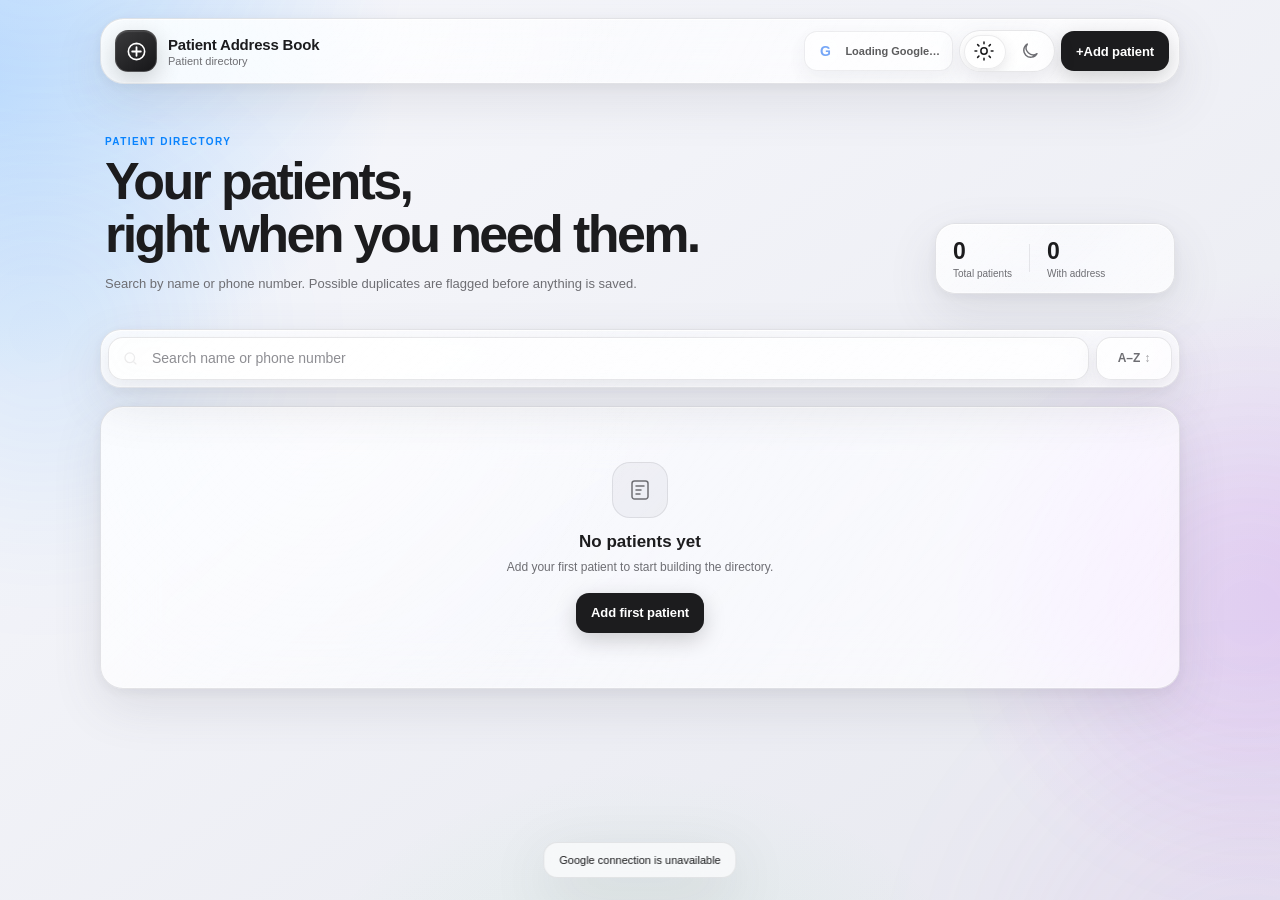
==== commit 7b3e5c81: "Add Liquid Glass distortion filter" ====
--- a/index.html
+++ b/index.html
@@ -9,6 +9,12 @@
   <link rel="stylesheet" href="styles.css" />
 </head>
 <body>
+<svg class="glass-filter-defs" aria-hidden="true" width="0" height="0" style="position:absolute"><defs>
+  <filter id="glass-distortion" x="-20%" y="-20%" width="140%" height="140%">
+    <feTurbulence type="fractalNoise" baseFrequency="0.012 0.035" numOctaves="2" seed="17" result="noise"/>
+    <feDisplacementMap in="SourceGraphic" in2="noise" scale="9" xChannelSelector="R" yChannelSelector="G"/>
+  </filter>
+</defs></svg>
   <div class="ambient ambient-one"></div>
   <div class="ambient ambient-two"></div>
 
--- a/styles.css
+++ b/styles.css
@@ -1151,3 +1151,291 @@
   }
   .patient-card.glass:hover { transform: none; }
 }
+
+
+/* =========================================================
+   LIQUID GLASS — FINAL VISUAL SYSTEM
+   ========================================================= */
+:root {
+  --lg-bg: rgba(255,255,255,.075);
+  --lg-bg-strong: rgba(255,255,255,.105);
+  --lg-border: rgba(255,255,255,.22);
+  --lg-edge: rgba(255,255,255,.48);
+  --lg-shine: rgba(255,255,255,.30);
+  --lg-shadow: 0 20px 55px rgba(0,0,0,.24), 0 4px 14px rgba(0,0,0,.12);
+}
+html[data-theme="light"] {
+  --lg-bg: rgba(255,255,255,.28);
+  --lg-bg-strong: rgba(255,255,255,.42);
+  --lg-border: rgba(70,70,85,.14);
+  --lg-edge: rgba(255,255,255,.86);
+  --lg-shine: rgba(255,255,255,.72);
+  --lg-shadow: 0 20px 55px rgba(75,75,95,.15), 0 4px 14px rgba(75,75,95,.08);
+}
+
+body {
+  background:
+    radial-gradient(700px 500px at -5% 8%, rgba(10,132,255,.22), transparent 66%),
+    radial-gradient(620px 480px at 105% 65%, rgba(191,90,242,.20), transparent 67%),
+    radial-gradient(500px 380px at 50% 115%, rgba(48,209,88,.07), transparent 70%),
+    linear-gradient(145deg, var(--bg), var(--bg-2));
+  background-size: 140% 140%;
+  animation: liquidAmbient 22s ease-in-out infinite alternate;
+}
+html[data-theme="light"] body {
+  background:
+    radial-gradient(700px 500px at -5% 8%, rgba(10,132,255,.22), transparent 66%),
+    radial-gradient(620px 480px at 105% 65%, rgba(191,90,242,.17), transparent 67%),
+    radial-gradient(500px 380px at 50% 115%, rgba(48,209,88,.08), transparent 70%),
+    linear-gradient(145deg, #f8f9fd, #e7e8ef);
+}
+@keyframes liquidAmbient {
+  0% { background-position: 0% 0%; }
+  50% { background-position: 55% 35%; }
+  100% { background-position: 100% 75%; }
+}
+
+.glass {
+  isolation: isolate;
+  overflow: hidden;
+  background:
+    linear-gradient(120deg, rgba(255,255,255,.16), transparent 30%, rgba(255,255,255,.055) 62%, rgba(255,255,255,.12)),
+    var(--lg-bg);
+  border: 1px solid var(--lg-border);
+  box-shadow: var(--lg-shadow), inset 1px 1px 0 var(--lg-edge), inset -1px -1px 0 rgba(255,255,255,.06);
+  backdrop-filter: blur(26px) saturate(180%);
+  -webkit-backdrop-filter: blur(26px) saturate(180%);
+}
+.glass::before {
+  content: "";
+  position: absolute;
+  inset: 0;
+  z-index: -1;
+  background:
+    linear-gradient(115deg, transparent 20%, rgba(255,255,255,.13) 38%, transparent 52%),
+    radial-gradient(circle at 20% 0%, rgba(255,255,255,.18), transparent 35%);
+  background-size: 220% 100%, 100% 100%;
+  animation: glassSheen 9s ease-in-out infinite;
+  pointer-events: none;
+}
+.glass::after {
+  border-color: rgba(255,255,255,.12) !important;
+}
+@keyframes glassSheen {
+  0%, 55% { background-position: 160% 0, 0 0; opacity: .45; }
+  75%, 100% { background-position: -20% 0, 0 0; opacity: .8; }
+}
+
+.topbar {
+  border-radius: 24px;
+  background:
+    linear-gradient(125deg, rgba(255,255,255,.19), rgba(255,255,255,.045) 45%, rgba(255,255,255,.12)),
+    var(--lg-bg);
+}
+.toolbar {
+  border-radius: 21px;
+  background:
+    linear-gradient(125deg, rgba(255,255,255,.17), rgba(255,255,255,.035) 48%, rgba(255,255,255,.10)),
+    var(--lg-bg);
+}
+.stats {
+  background:
+    linear-gradient(125deg, rgba(255,255,255,.19), rgba(255,255,255,.045) 48%, rgba(255,255,255,.11)),
+    var(--lg-bg);
+}
+
+.patient-card.glass {
+  overflow: visible;
+  background:
+    linear-gradient(120deg, rgba(255,255,255,.15), rgba(255,255,255,.035) 46%, rgba(255,255,255,.10)),
+    rgba(255,255,255,.045);
+  border-color: rgba(255,255,255,.18);
+  box-shadow:
+    0 15px 38px rgba(0,0,0,.16),
+    inset 1px 1px 0 rgba(255,255,255,.28),
+    inset -1px -1px 0 rgba(255,255,255,.04);
+}
+html[data-theme="light"] .patient-card.glass {
+  background:
+    linear-gradient(120deg, rgba(255,255,255,.58), rgba(255,255,255,.20) 46%, rgba(255,255,255,.48)),
+    rgba(255,255,255,.18);
+  border-color: rgba(75,75,90,.12);
+}
+.patient-card.glass::before { border-radius: inherit; z-index: 0; }
+.patient-card > * { position: relative; z-index: 1; }
+
+.action,
+.filter-button,
+.search-wrap input,
+.glass-control,
+.secondary,
+.icon-button {
+  border: 1px solid rgba(255,255,255,.20);
+  background:
+    linear-gradient(135deg, rgba(255,255,255,.15), rgba(255,255,255,.035)),
+    rgba(255,255,255,.055);
+  box-shadow:
+    0 8px 20px rgba(0,0,0,.13),
+    inset 1px 1px 0 rgba(255,255,255,.28),
+    inset -1px -1px 0 rgba(255,255,255,.04);
+  backdrop-filter: blur(20px) saturate(180%);
+  -webkit-backdrop-filter: blur(20px) saturate(180%);
+}
+.action:hover,
+.filter-button:hover,
+.glass-control:hover,
+.secondary:hover,
+.icon-button:hover {
+  transform: translateY(-2px);
+  box-shadow:
+    0 13px 28px rgba(0,0,0,.18),
+    inset 1px 1px 0 rgba(255,255,255,.40);
+}
+.action:active,
+.glass-control:active,
+.filter-button:active,
+.icon-button:active {
+  transform: translateY(0) scale(.94);
+}
+html[data-theme="light"] .action,
+html[data-theme="light"] .filter-button,
+html[data-theme="light"] .search-wrap input,
+html[data-theme="light"] .glass-control,
+html[data-theme="light"] .secondary,
+html[data-theme="light"] .icon-button {
+  border-color: rgba(70,70,85,.13);
+  background:
+    linear-gradient(135deg, rgba(255,255,255,.70), rgba(255,255,255,.28)),
+    rgba(255,255,255,.18);
+  box-shadow:
+    0 8px 20px rgba(75,75,95,.10),
+    inset 1px 1px 0 rgba(255,255,255,.92),
+    inset -1px -1px 0 rgba(255,255,255,.32);
+}
+
+.search-wrap input {
+  border-radius: 15px;
+}
+.filter-button {
+  border-radius: 15px;
+}
+
+/* The theme control: a real animated liquid-glass segmented pill. */
+.liquid-toggle {
+  position: relative;
+  width: 96px;
+  height: 42px;
+  padding: 4px;
+  display: flex;
+  align-items: center;
+  justify-content: space-between;
+  border-radius: 999px;
+  border: 1px solid rgba(255,255,255,.25);
+  color: var(--muted);
+  background:
+    linear-gradient(135deg, rgba(255,255,255,.15), rgba(255,255,255,.045)),
+    rgba(255,255,255,.055);
+  box-shadow:
+    0 8px 24px rgba(0,0,0,.18),
+    inset 1px 1px 0 rgba(255,255,255,.28),
+    inset -1px -1px 0 rgba(255,255,255,.04);
+  backdrop-filter: blur(24px) saturate(180%);
+  -webkit-backdrop-filter: blur(24px) saturate(180%);
+  transition: width .45s cubic-bezier(.175,.885,.32,1.8), box-shadow .35s ease;
+  overflow: hidden;
+}
+.liquid-toggle::before {
+  content: "";
+  position: absolute;
+  top: 4px;
+  left: 4px;
+  width: 40px;
+  height: 32px;
+  border-radius: 999px;
+  background:
+    linear-gradient(135deg, rgba(255,255,255,.34), rgba(255,255,255,.10)),
+    rgba(255,255,255,.10);
+  border: 1px solid rgba(255,255,255,.24);
+  box-shadow:
+    0 5px 14px rgba(0,0,0,.18),
+    inset 1px 1px 0 rgba(255,255,255,.35);
+  backdrop-filter: blur(18px) saturate(190%);
+  -webkit-backdrop-filter: blur(18px) saturate(190%);
+  transition: transform .5s cubic-bezier(.175,.885,.32,1.55), background .35s ease;
+  z-index: 0;
+}
+html[data-theme="dark"] .liquid-toggle::before { transform: translateX(44px); }
+html[data-theme="light"] .liquid-toggle::before { transform: translateX(0); }
+.liquid-toggle .theme-option {
+  position: relative;
+  z-index: 1;
+  width: 40px;
+  height: 32px;
+  display: grid;
+  place-items: center;
+  border-radius: 999px;
+  color: rgba(255,255,255,.62);
+  transition: color .3s ease, transform .45s cubic-bezier(.175,.885,.32,1.6);
+}
+.liquid-toggle .theme-option svg {
+  width: 20px;
+  height: 20px;
+  fill: none;
+  stroke: currentColor;
+  stroke-width: 1.7;
+  stroke-linecap: round;
+  stroke-linejoin: round;
+}
+html[data-theme="light"] .theme-light,
+html[data-theme="dark"] .theme-dark {
+  color: var(--text);
+  transform: scale(1.08);
+}
+html[data-theme="light"] .theme-dark,
+html[data-theme="dark"] .theme-light {
+  color: var(--muted);
+}
+html[data-theme="light"] .liquid-toggle {
+  background:
+    linear-gradient(135deg, rgba(255,255,255,.78), rgba(255,255,255,.30)),
+    rgba(255,255,255,.20);
+  border-color: rgba(70,70,85,.13);
+  box-shadow: 0 8px 24px rgba(75,75,95,.12), inset 1px 1px 0 rgba(255,255,255,.95);
+}
+html[data-theme="light"] .liquid-toggle::before {
+  background:
+    linear-gradient(135deg, rgba(255,255,255,.90), rgba(255,255,255,.42)),
+    rgba(255,255,255,.30);
+  border-color: rgba(70,70,85,.10);
+  box-shadow: 0 5px 14px rgba(75,75,95,.13), inset 1px 1px 0 rgba(255,255,255,.98);
+}
+.liquid-toggle:hover {
+  transform: translateY(-2px);
+  box-shadow: 0 13px 30px rgba(0,0,0,.22), inset 1px 1px 0 rgba(255,255,255,.38);
+}
+.liquid-toggle:active { transform: scale(.95); }
+@media (max-width: 700px) {
+  .liquid-toggle { width: 78px; height: 38px; padding: 3px; }
+  .liquid-toggle::before { width: 34px; height: 30px; top: 3px; left: 3px; }
+  html[data-theme="dark"] .liquid-toggle::before { transform: translateX(36px); }
+  .liquid-toggle .theme-option { width: 34px; height: 30px; }
+  .liquid-toggle .theme-option svg { width: 18px; height: 18px; }
+}
+
+/* Make the red warning feel like glass with an unmistakable signal. */
+.duplicate-banner,
+.form-warning {
+  background:
+    linear-gradient(135deg, rgba(255,59,48,.19), rgba(255,59,48,.06)),
+    rgba(255,255,255,.07);
+  border-color: rgba(255,59,48,.40);
+  box-shadow: 0 9px 24px rgba(255,59,48,.10), inset 1px 1px 0 rgba(255,255,255,.24);
+}
+
+/* Accessibility: respect reduced-motion without losing the glass. */
+@media (prefers-reduced-motion: reduce) {
+  body, .glass::before, .liquid-toggle, .liquid-toggle::before {
+    animation: none !important;
+    transition-duration: .01ms !important;
+  }
+}
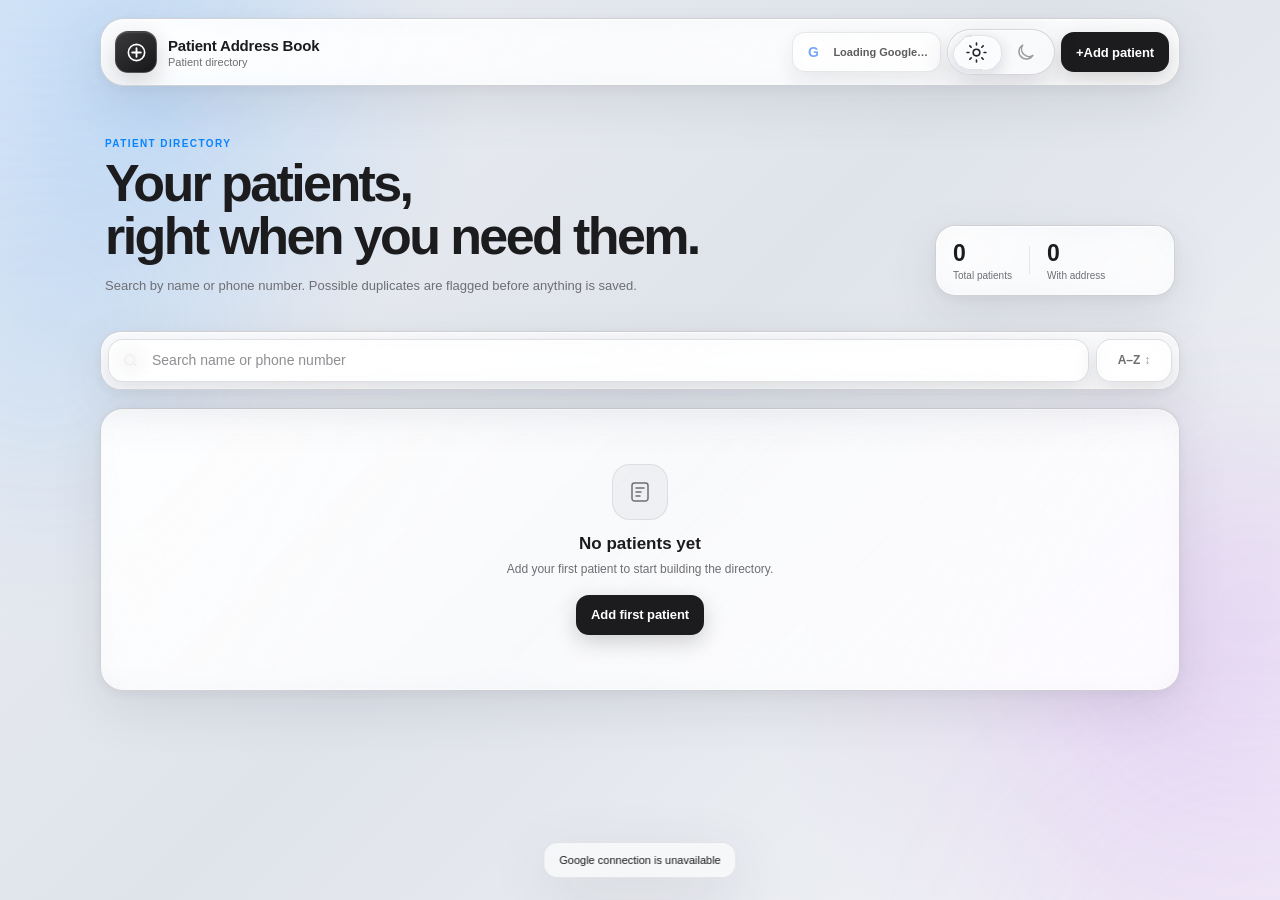
==== commit f5eb8ef2: "Bump app.js cache version" ====
--- a/index.html
+++ b/index.html
@@ -151,6 +151,6 @@
   </dialog>
 
   <div id="toast" class="toast" role="status" aria-live="polite"></div>
-  <script src="app.js?v=20260924-4"></script>
+  <script src="app.js?v=20260924-7"></script>
 </body>
 </html>
--- a/styles.css
+++ b/styles.css
@@ -1439,3 +1439,285 @@
     transition-duration: .01ms !important;
   }
 }
+
+
+/* =========================================================
+   LIQUID GLASS — REFRACTIVE / DARK GLASS PASS
+   Inspired by the user's reference: near-transparent panes,
+   sharp luminous rims, internal reflections and depth.
+   ========================================================= */
+:root {
+  --lg-fill: rgba(255,255,255,.045);
+  --lg-fill-2: rgba(255,255,255,.075);
+  --lg-rim: rgba(255,255,255,.34);
+  --lg-rim-bright: rgba(255,255,255,.72);
+  --lg-shadow-deep: rgba(0,0,0,.42);
+}
+html[data-theme="light"] {
+  --lg-fill: rgba(255,255,255,.16);
+  --lg-fill-2: rgba(255,255,255,.25);
+  --lg-rim: rgba(70,70,80,.22);
+  --lg-rim-bright: rgba(255,255,255,.92);
+  --lg-shadow-deep: rgba(50,50,65,.22);
+}
+
+/* The reference is mostly transparent glass over a textured field,
+   not opaque white cards. */
+body {
+  background:
+    radial-gradient(480px 420px at 12% 12%, rgba(10,132,255,.18), transparent 68%),
+    radial-gradient(520px 460px at 88% 76%, rgba(191,90,242,.16), transparent 70%),
+    linear-gradient(135deg, #090a0d 0%, #15171c 48%, #08090c 100%);
+  background-attachment: fixed;
+}
+html[data-theme="light"] body {
+  background:
+    radial-gradient(480px 420px at 12% 12%, rgba(10,132,255,.15), transparent 68%),
+    radial-gradient(520px 460px at 88% 76%, rgba(191,90,242,.11), transparent 70%),
+    linear-gradient(135deg, #eef1f6 0%, #dfe3ea 48%, #f4f5f8 100%);
+}
+
+/* Replace the "frosted white panel" look with a thin-shell glass object. */
+.glass {
+  background: var(--lg-fill);
+  border: 1px solid var(--lg-rim);
+  box-shadow:
+    0 18px 48px var(--lg-shadow-deep),
+    inset 1px 1px 0 var(--lg-rim-bright),
+    inset -1px -1px 0 rgba(255,255,255,.08);
+  backdrop-filter: blur(12px) saturate(145%);
+  -webkit-backdrop-filter: blur(12px) saturate(145%);
+}
+.glass::before {
+  content: "";
+  position: absolute;
+  inset: 0;
+  z-index: 0;
+  border-radius: inherit;
+  pointer-events: none;
+  background:
+    linear-gradient(115deg,
+      rgba(255,255,255,.13) 0%,
+      rgba(255,255,255,.025) 17%,
+      transparent 35%,
+      transparent 72%,
+      rgba(255,255,255,.045) 88%,
+      rgba(255,255,255,.11) 100%);
+  box-shadow:
+    inset 1px 1px 0 rgba(255,255,255,.22),
+    inset -1px -1px 0 rgba(255,255,255,.06);
+  backdrop-filter: blur(12px) saturate(150%);
+  -webkit-backdrop-filter: blur(12px) saturate(150%);
+  filter: url("#glass-distortion");
+  opacity: .92;
+}
+.glass::after {
+  border: 0 !important;
+  box-shadow:
+    inset 0 0 0 1px rgba(255,255,255,.055),
+    inset 0 1px 0 rgba(255,255,255,.20),
+    inset 1px 0 0 rgba(255,255,255,.10);
+}
+
+/* Content must remain above the refractive layer. */
+.topbar > *,
+.stats > *,
+.toolbar > *,
+.empty > * {
+  position: relative;
+  z-index: 2;
+}
+
+/* Strong luminous rim like the reference image. */
+.topbar,
+.toolbar,
+.stats,
+.patient-card {
+  box-shadow:
+    0 18px 48px var(--lg-shadow-deep),
+    inset 1px 1px 0 var(--lg-rim-bright),
+    inset -1px -1px 0 rgba(255,255,255,.07);
+}
+.topbar:hover,
+.stats:hover {
+  border-color: rgba(255,255,255,.42);
+}
+
+/* Patient cards: thin glass shells, not solid tiles. */
+.patient-card.glass {
+  background: rgba(255,255,255,.035);
+  border-color: rgba(255,255,255,.25);
+  backdrop-filter: blur(10px) saturate(135%);
+  -webkit-backdrop-filter: blur(10px) saturate(135%);
+  transition: transform .35s cubic-bezier(.175,.885,.32,1.5), border-color .25s ease, box-shadow .25s ease;
+}
+.patient-card.glass::before {
+  z-index: 0;
+  background:
+    linear-gradient(125deg, rgba(255,255,255,.10), transparent 28%, transparent 68%, rgba(255,255,255,.055)),
+    rgba(255,255,255,.015);
+  filter: url("#glass-distortion");
+}
+.patient-card.glass:hover {
+  transform: translateY(-2px) scale(1.003);
+  border-color: rgba(255,255,255,.40);
+  box-shadow:
+    0 22px 55px rgba(0,0,0,.48),
+    inset 1px 1px 0 rgba(255,255,255,.82),
+    inset -1px -1px 0 rgba(255,255,255,.08);
+}
+html[data-theme="light"] .patient-card.glass {
+  background: rgba(255,255,255,.13);
+  border-color: rgba(70,70,85,.20);
+}
+html[data-theme="light"] .patient-card.glass:hover {
+  border-color: rgba(70,70,85,.30);
+  box-shadow:
+    0 22px 55px rgba(50,50,65,.20),
+    inset 1px 1px 0 rgba(255,255,255,.98),
+    inset -1px -1px 0 rgba(255,255,255,.30);
+}
+
+/* Controls become small pieces of glass sitting above the surface. */
+.action,
+.filter-button,
+.glass-control,
+.search-wrap input {
+  background: rgba(255,255,255,.055);
+  border: 1px solid rgba(255,255,255,.25);
+  box-shadow:
+    0 8px 22px rgba(0,0,0,.30),
+    inset 1px 1px 0 rgba(255,255,255,.52),
+    inset -1px -1px 0 rgba(255,255,255,.06);
+  backdrop-filter: blur(10px) saturate(145%);
+  -webkit-backdrop-filter: blur(10px) saturate(145%);
+}
+.action::before,
+.glass-control::before {
+  background: linear-gradient(90deg, transparent, rgba(255,255,255,.78), transparent);
+  height: 1px;
+  top: 0;
+  opacity: .85;
+}
+.action:hover,
+.filter-button:hover,
+.glass-control:hover {
+  background: rgba(255,255,255,.095);
+  border-color: rgba(255,255,255,.46);
+  box-shadow:
+    0 14px 32px rgba(0,0,0,.38),
+    inset 1px 1px 0 rgba(255,255,255,.72);
+}
+html[data-theme="light"] .action,
+html[data-theme="light"] .filter-button,
+html[data-theme="light"] .glass-control,
+html[data-theme="light"] .search-wrap input {
+  background: rgba(255,255,255,.27);
+  border-color: rgba(70,70,85,.17);
+  box-shadow:
+    0 8px 22px rgba(50,50,65,.14),
+    inset 1px 1px 0 rgba(255,255,255,.96),
+    inset -1px -1px 0 rgba(255,255,255,.24);
+}
+html[data-theme="light"] .action:hover,
+html[data-theme="light"] .filter-button:hover,
+html[data-theme="light"] .glass-control:hover {
+  background: rgba(255,255,255,.40);
+  border-color: rgba(70,70,85,.26);
+}
+
+/* Make the segmented theme switch closer to the reference: dark shell,
+   thin rim, sliding inner capsule. */
+.liquid-toggle {
+  width: 108px;
+  height: 46px;
+  padding: 5px;
+  border-radius: 999px;
+  background: rgba(20,21,24,.64);
+  border: 1px solid rgba(255,255,255,.26);
+  box-shadow:
+    0 12px 30px rgba(0,0,0,.42),
+    inset 1px 1px 0 rgba(255,255,255,.20),
+    inset -1px -1px 0 rgba(255,255,255,.06);
+  backdrop-filter: blur(14px) saturate(150%);
+  -webkit-backdrop-filter: blur(14px) saturate(150%);
+}
+.liquid-toggle::before {
+  top: 5px;
+  left: 5px;
+  width: 47px;
+  height: 34px;
+  border-radius: 999px;
+  background: rgba(255,255,255,.13);
+  border: 1px solid rgba(255,255,255,.30);
+  box-shadow:
+    0 5px 16px rgba(0,0,0,.34),
+    inset 1px 1px 0 rgba(255,255,255,.34);
+  backdrop-filter: blur(12px) saturate(160%);
+  -webkit-backdrop-filter: blur(12px) saturate(160%);
+  filter: url("#glass-distortion");
+}
+html[data-theme="dark"] .liquid-toggle::before { transform: translateX(51px); }
+html[data-theme="light"] .liquid-toggle::before { transform: translateX(0); }
+.liquid-toggle .theme-option {
+  width: 47px;
+  height: 34px;
+  color: rgba(255,255,255,.48);
+}
+.liquid-toggle .theme-option svg {
+  width: 21px;
+  height: 21px;
+}
+html[data-theme="dark"] .liquid-toggle .theme-dark,
+html[data-theme="light"] .liquid-toggle .theme-light {
+  color: rgba(255,255,255,.96);
+  filter: drop-shadow(0 0 5px rgba(255,255,255,.20));
+}
+html[data-theme="light"] .liquid-toggle {
+  background: rgba(245,246,250,.58);
+  border-color: rgba(70,70,85,.20);
+  box-shadow:
+    0 12px 30px rgba(50,50,65,.18),
+    inset 1px 1px 0 rgba(255,255,255,.95),
+    inset -1px -1px 0 rgba(255,255,255,.25);
+}
+html[data-theme="light"] .liquid-toggle::before {
+  background: rgba(255,255,255,.50);
+  border-color: rgba(70,70,85,.14);
+  box-shadow: 0 5px 16px rgba(50,50,65,.15), inset 1px 1px 0 rgba(255,255,255,.98);
+}
+html[data-theme="light"] .liquid-toggle .theme-light {
+  color: #22242a;
+}
+html[data-theme="light"] .liquid-toggle .theme-dark {
+  color: rgba(40,40,48,.45);
+}
+@media (max-width:700px) {
+  .liquid-toggle { width: 88px; height: 42px; padding: 4px; }
+  .liquid-toggle::before { top: 4px; left: 4px; width: 38px; height: 32px; }
+  html[data-theme="dark"] .liquid-toggle::before { transform: translateX(42px); }
+  .liquid-toggle .theme-option { width: 38px; height: 32px; }
+}
+
+/* Menus should feel like floating glass chips. */
+.more-menu {
+  background: rgba(20,21,24,.72);
+  border-color: rgba(255,255,255,.28);
+  box-shadow:
+    0 24px 65px rgba(0,0,0,.50),
+    inset 1px 1px 0 rgba(255,255,255,.40);
+  backdrop-filter: blur(18px) saturate(170%);
+  -webkit-backdrop-filter: blur(18px) saturate(170%);
+}
+html[data-theme="light"] .more-menu {
+  background: rgba(245,246,250,.68);
+  border-color: rgba(70,70,85,.18);
+}
+
+/* Red warning remains vivid, but the shell itself is glass. */
+.duplicate-banner,
+.form-warning {
+  background: rgba(255,59,48,.10);
+  border-color: rgba(255,59,48,.38);
+  box-shadow: 0 8px 25px rgba(255,59,48,.12), inset 1px 1px 0 rgba(255,255,255,.24);
+}
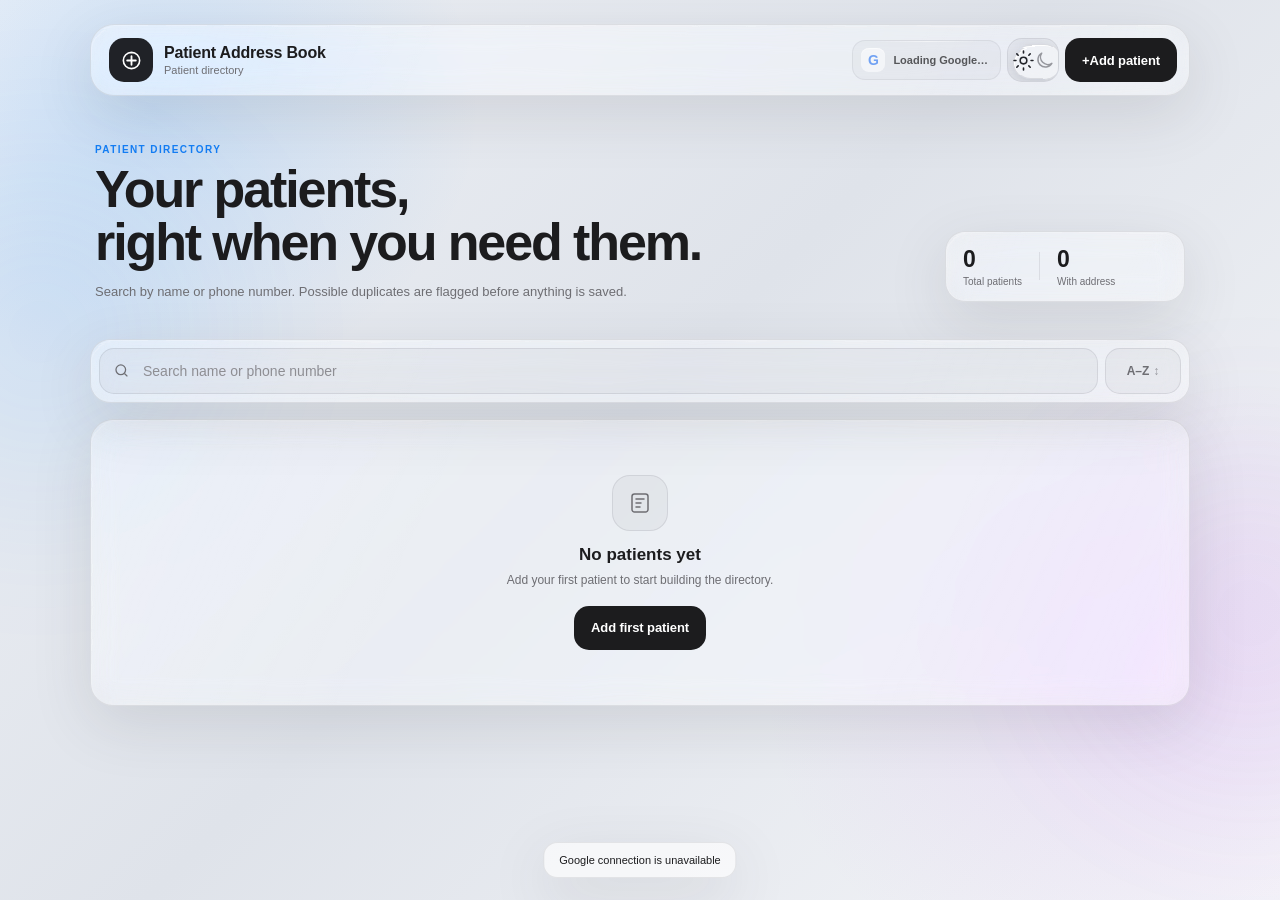
==== commit 972316ff: "Refresh app after call and One UI changes" ====
--- a/index.html
+++ b/index.html
@@ -151,6 +151,6 @@
   </dialog>
 
   <div id="toast" class="toast" role="status" aria-live="polite"></div>
-  <script src="app.js?v=20260924-7"></script>
+  <script src="app.js?v=20260928-1"></script>
 </body>
 </html>
--- a/styles.css
+++ b/styles.css
@@ -1721,3 +1721,44 @@
   border-color: rgba(255,59,48,.38);
   box-shadow: 0 8px 25px rgba(255,59,48,.12), inset 1px 1px 0 rgba(255,255,255,.24);
 }
+
+/* ONE UI 9 INSPIRED OVERRIDE */
+:root{--bg:#f4f5f7;--bg-2:#eef0f3;--panel:#fff;--panel-strong:#fff;--panel-soft:#f1f2f4;--panel-hover:#e9ebef;--border:#e0e2e6;--border-soft:#e8e9ed;--text:#17181a;--muted:#6d7178;--subtle:#92969e;--accent:#111214;--accent-text:#fff;--blue:#147ef5;--green:#20b957;--red:#e5484d;--orange:#e88700;--shadow:0 6px 24px rgba(31,35,41,.07)}
+html[data-theme="dark"]{--bg:#101114;--bg-2:#0b0c0f;--panel:#1b1d21;--panel-strong:#202227;--panel-soft:#272a30;--panel-hover:#2d3037;--border:#30333a;--border-soft:#292c32;--text:#f4f5f7;--muted:#a0a4ac;--subtle:#737780;--accent:#f5f6f7;--accent-text:#111214;--shadow:0 8px 28px rgba(0,0,0,.28)}
+html,body{background:var(--bg);color:var(--text)}
+body{font-family:-apple-system,BlinkMacSystemFont,"SamsungOne","Segoe UI",Roboto,Arial,sans-serif}
+.ambient,.glass-filter-defs{display:none!important}
+.app-shell{width:min(1100px,calc(100% - 48px));padding:24px 0 80px}
+.glass{background:var(--panel)!important;border:1px solid var(--border)!important;box-shadow:var(--shadow)!important;backdrop-filter:none!important;-webkit-backdrop-filter:none!important}
+.topbar{min-height:72px;padding:10px 12px 10px 18px;border-radius:24px}
+.topbar::after,.toolbar::after,.patient-card::after,.stats::after{display:none}
+.brand-mark{width:44px;height:44px;border-radius:15px;background:#202227!important;border:0;box-shadow:none}
+.brand h1{font-size:16px;font-weight:700}
+.button{min-height:44px;padding:10px 17px;border-radius:15px;font-weight:700;box-shadow:none}
+.primary{background:var(--accent)!important;color:var(--accent-text)!important}
+.auth-button,.glass-control,.theme-toggle{background:var(--panel-soft)!important;border:1px solid var(--border)!important;box-shadow:none!important;backdrop-filter:none!important;-webkit-backdrop-filter:none!important;color:var(--text)}
+.theme-toggle{width:52px!important;height:44px!important;border-radius:15px!important}
+.hero{padding:48px 5px 25px}
+.hero h2{font-weight:750;letter-spacing:-2.1px}
+.toolbar{top:12px;padding:8px;border-radius:20px}
+.search-wrap input,.filter-button{background:var(--panel-soft)!important;border:1px solid var(--border)!important;box-shadow:none!important;backdrop-filter:none!important;-webkit-backdrop-filter:none!important;border-radius:15px}
+.search-wrap input{height:46px}
+.search-wrap input:focus{background:var(--panel)!important;border-color:var(--blue)!important;box-shadow:0 0 0 3px rgba(20,126,245,.12)!important}
+.patient-list{gap:10px;margin-top:14px}
+.patient-card{padding:16px;border-radius:22px;background:var(--panel)!important;border:1px solid var(--border)!important;box-shadow:var(--shadow)!important;backdrop-filter:none!important;-webkit-backdrop-filter:none!important}
+.patient-card:hover{background:var(--panel-hover)!important}
+.avatar{width:48px;height:48px;border-radius:16px;background:var(--panel-soft);border:1px solid var(--border);box-shadow:none;font-weight:700}
+.patient-name{font-size:16px;font-weight:700}
+.patient-meta,.address{font-size:12px}
+.card-actions{gap:7px}
+.action{min-width:42px;height:42px;border-radius:14px;background:var(--panel-soft)!important;border:1px solid var(--border)!important;box-shadow:none!important;backdrop-filter:none!important;-webkit-backdrop-filter:none!important}
+.action:hover{transform:none;background:var(--panel-hover)!important}
+.action.whatsapp{color:var(--green);background:rgba(32,185,87,.10)!important;border-color:rgba(32,185,87,.20)!important}
+.action.call{color:var(--blue);background:rgba(20,126,245,.10)!important;border-color:rgba(20,126,245,.20)!important}
+.action.call svg{fill:currentColor;stroke:none;width:19px;height:19px}
+.more-menu,.dialog-card,.toast{background:var(--panel-strong)!important;border-color:var(--border)!important;backdrop-filter:none!important;-webkit-backdrop-filter:none!important}
+.duplicate-banner,.form-warning{color:#c7353b;background:rgba(229,72,77,.09);border-color:rgba(229,72,77,.22)}
+.dialog-card input,.dialog-card textarea,.dialog-card select{background:var(--panel-soft);border-color:var(--border);border-radius:15px}
+.mobile-fab{width:58px;height:58px;border-radius:19px;border:0;background:var(--accent);color:var(--accent-text);box-shadow:0 8px 24px rgba(0,0,0,.22)}
+@media(max-width:700px){.app-shell{width:min(100% - 24px,620px);padding-top:12px}.topbar{border-radius:22px}.hero{padding:34px 4px 20px}.patient-card{padding:15px;border-radius:21px}.card-actions{justify-content:flex-start;padding-top:4px}.action{min-width:44px;height:44px}}
+@media(max-width:430px){.app-shell{width:calc(100% - 20px)}.auth-label{display:none}.auth-button{width:44px;padding:0!important;justify-content:center}.hero h2{font-size:31px}}
